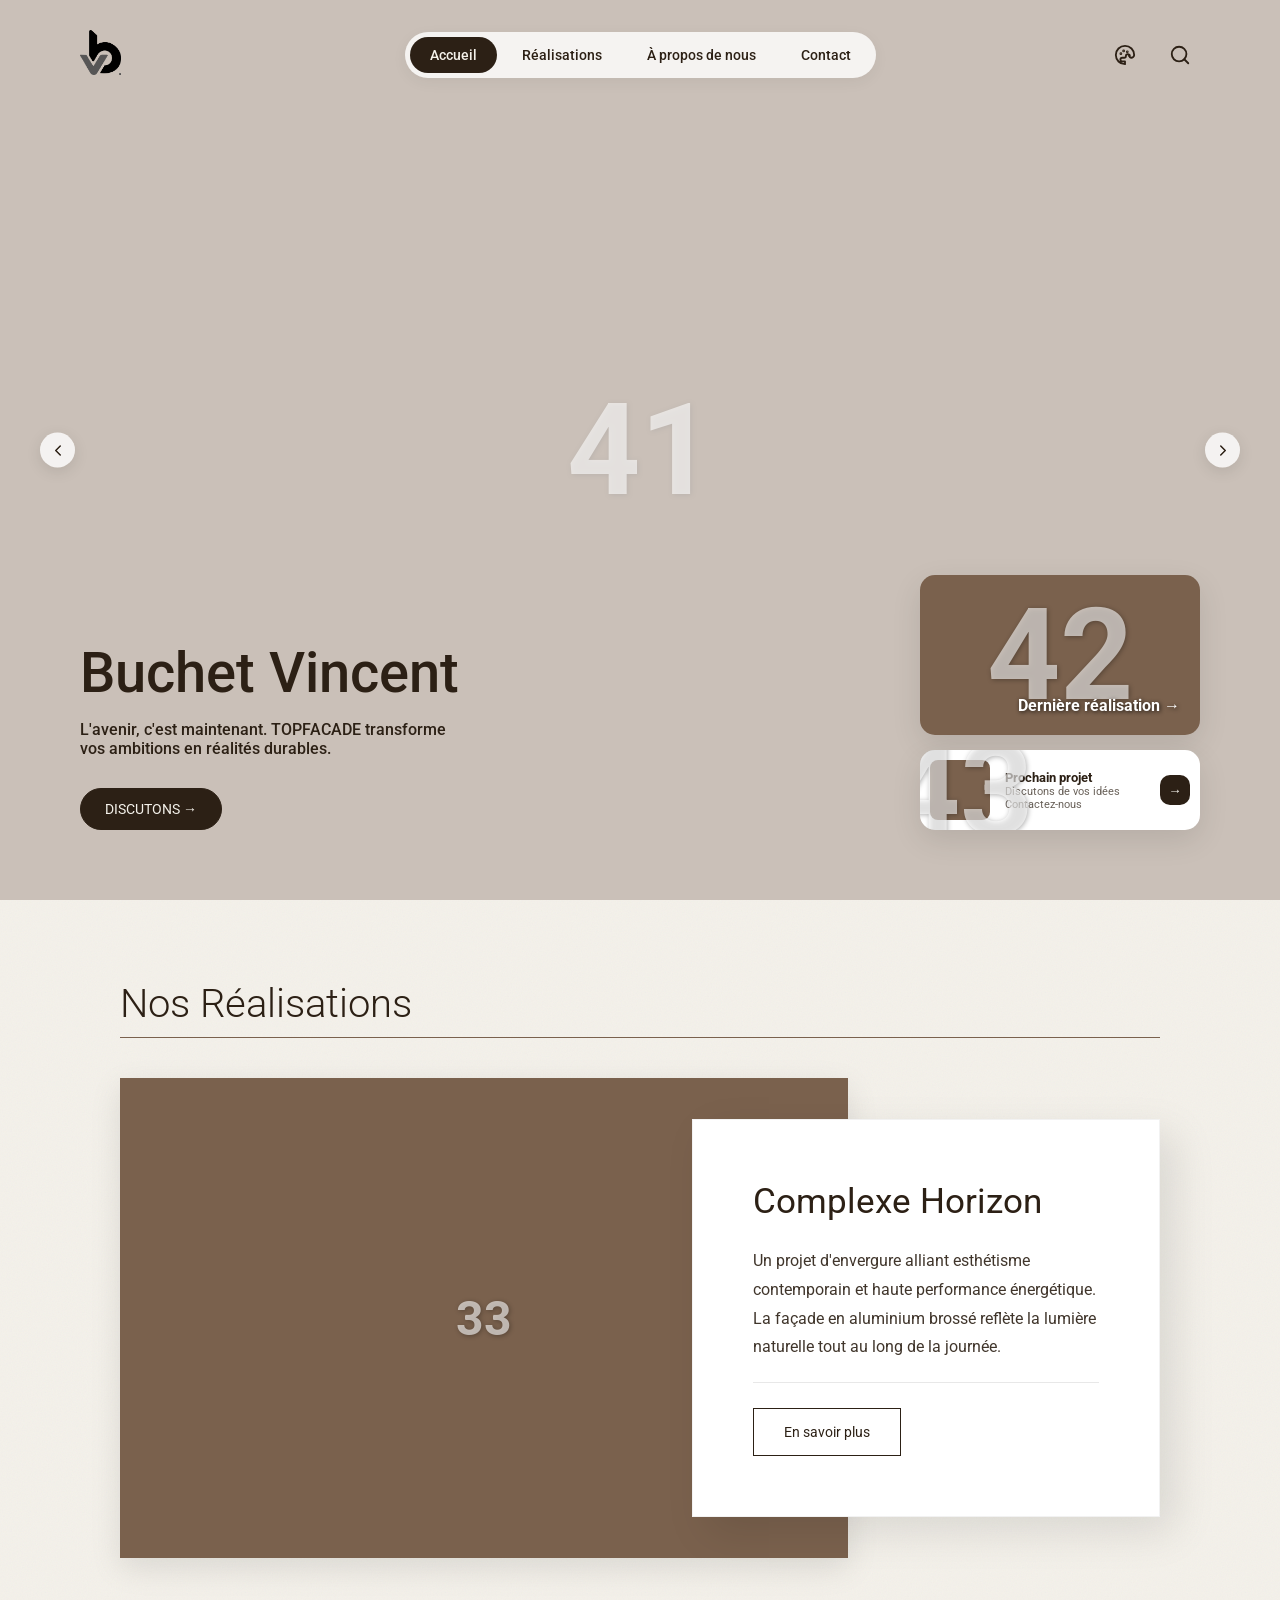
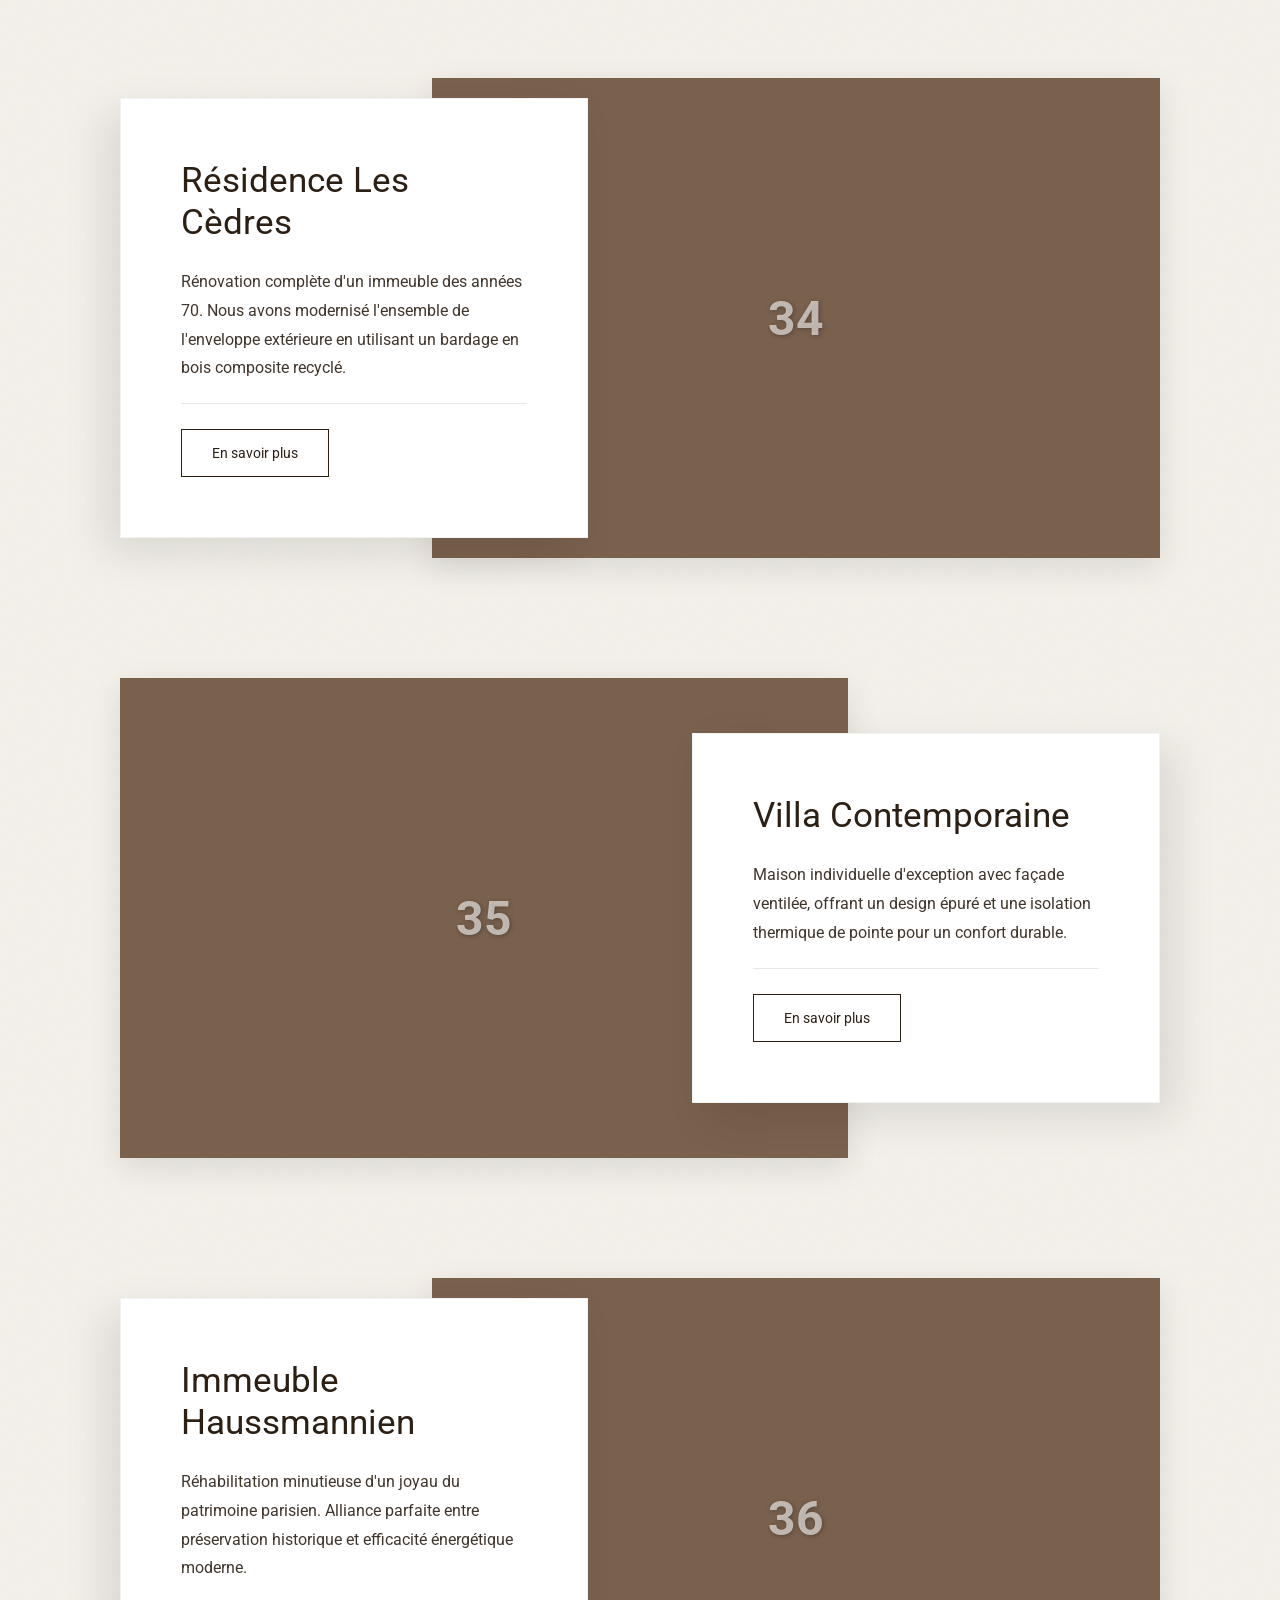
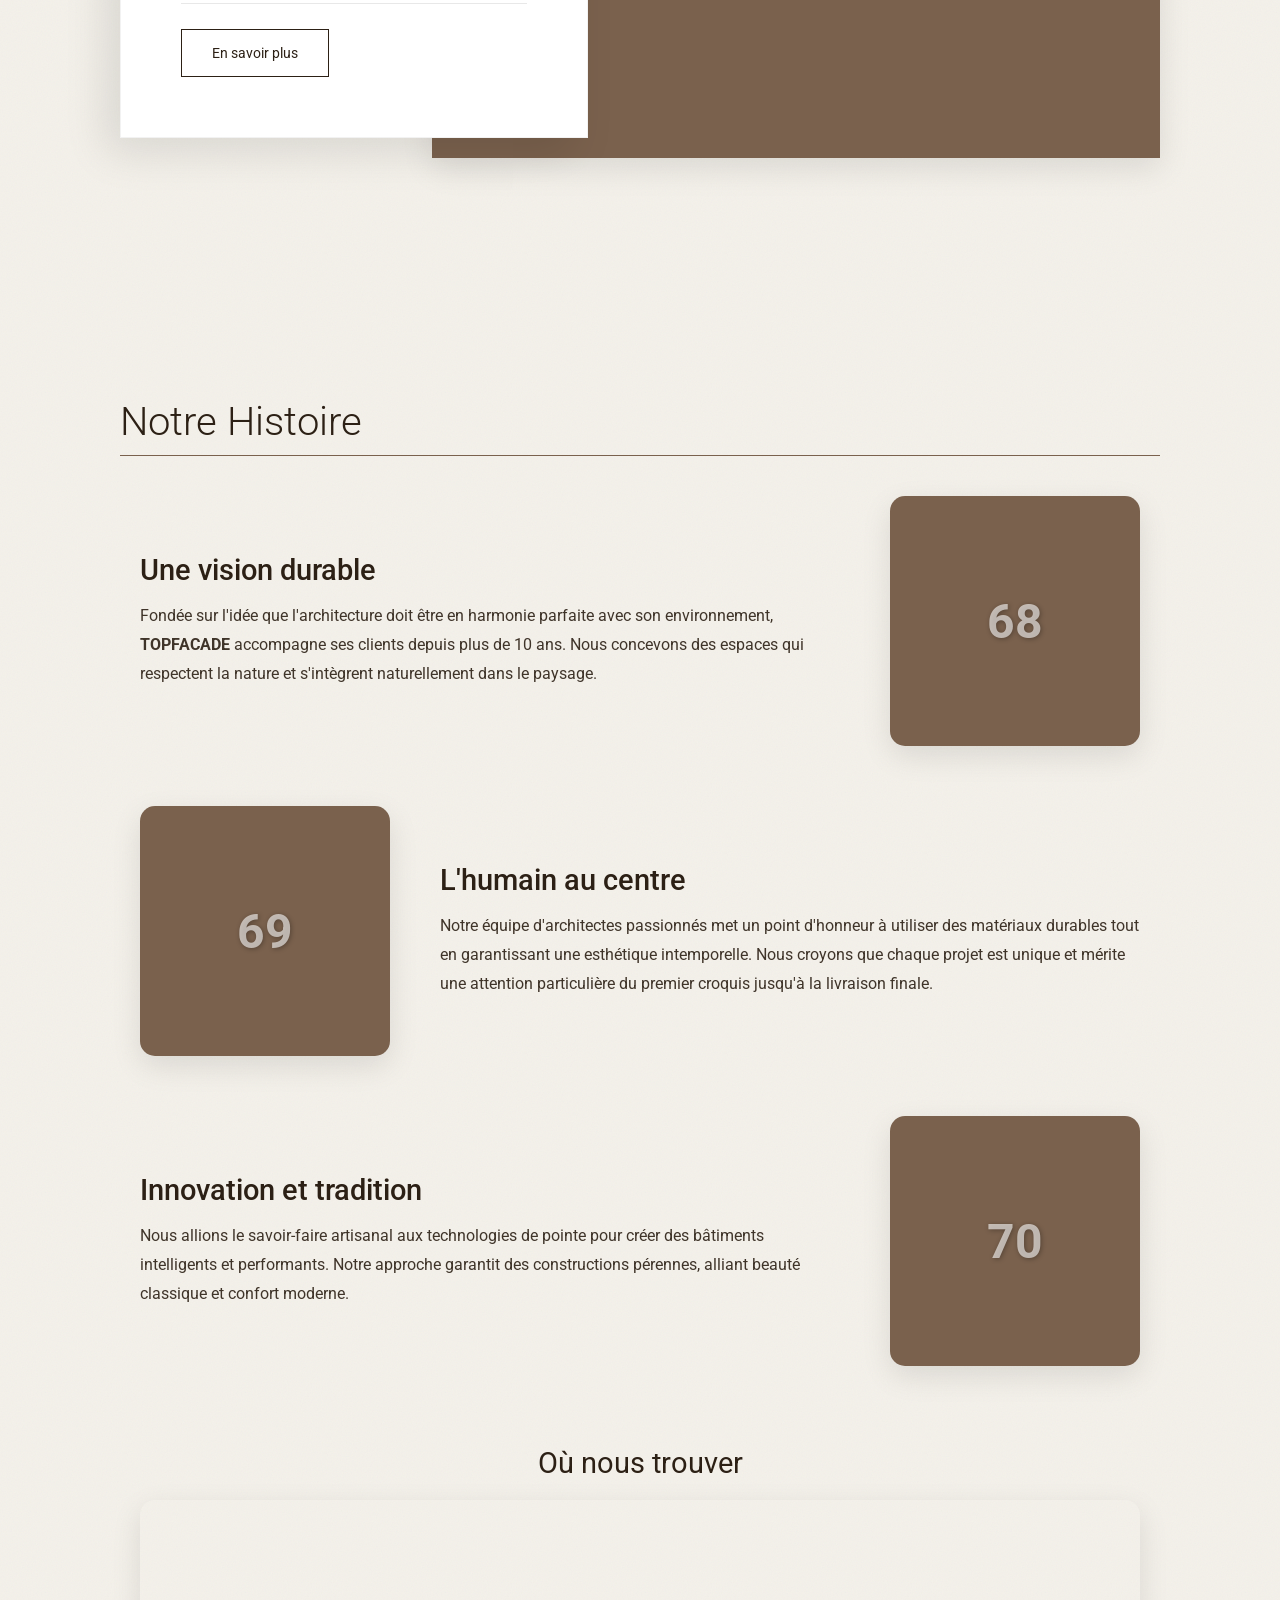
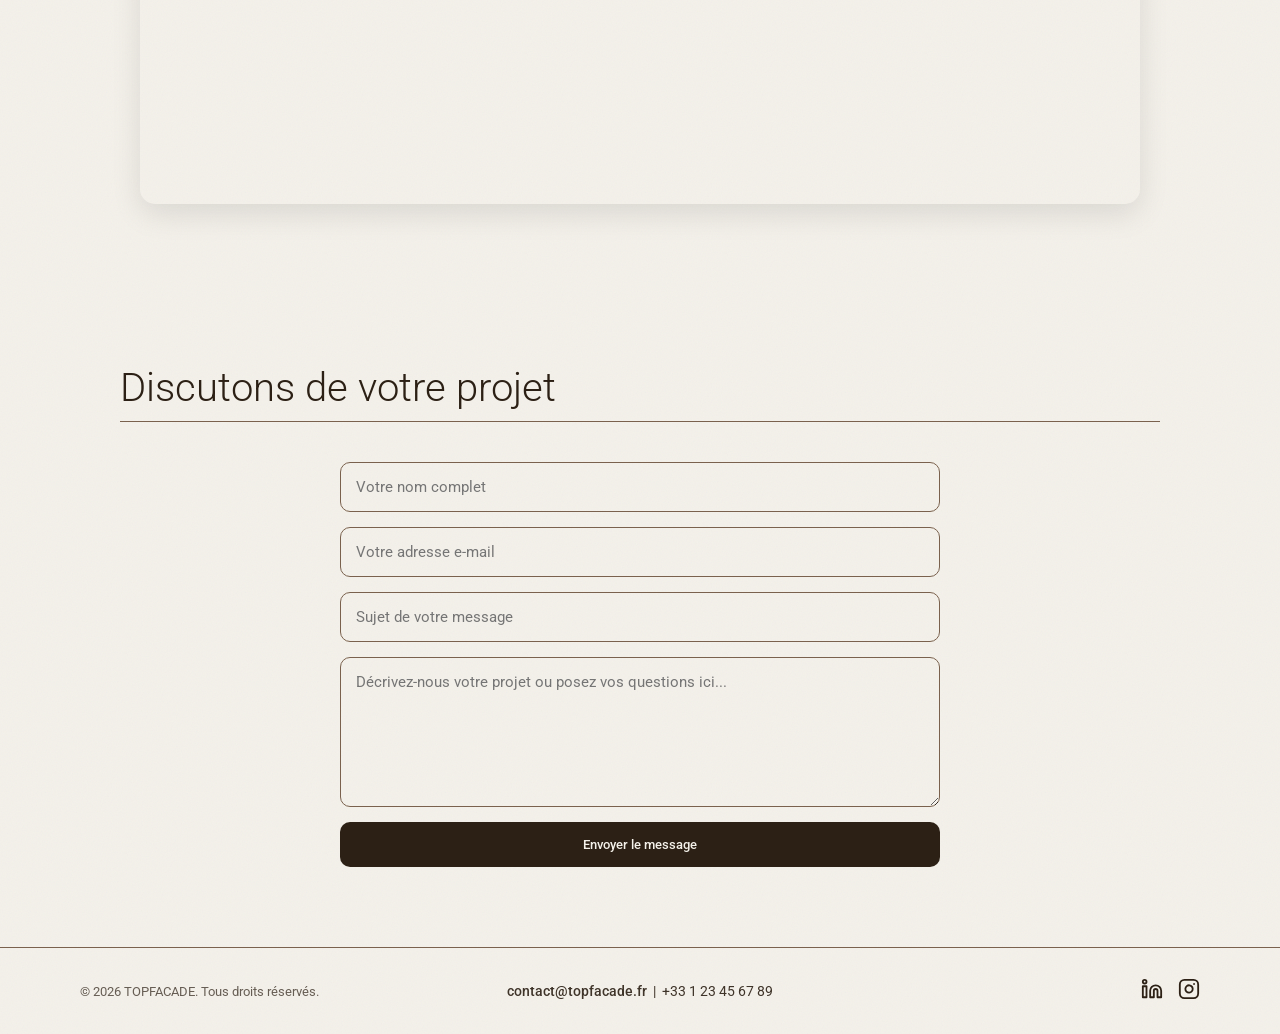
==== index.html @ 0169b885 "Add files via upload" ====
<!DOCTYPE html>
<html lang="fr">
<head>
    <meta charset="UTF-8">
    <meta name="viewport" content="width=device-width, initial-scale=1.0">
    <title>Buchet Vincent - Architecture</title>
    <link rel="icon" type="image/png" href="images/logo.png">
    <link rel="stylesheet" href="style.css">
</head>
<body class="home-page">

    <section id="accueil" class="hero-section">
        <div class="hero-slider" id="hero-slider">
            <div class="hero-slide active" data-img="41.jpg" data-num="41"></div>
            <div class="hero-slide" data-img="64.jpg" data-num="64"></div>
            <div class="hero-slide" data-img="65.jpg" data-num="65"></div>
            <div class="hero-slide" data-img="66.jpg" data-num="66"></div>
            <div class="hero-slide" data-img="67.jpg" data-num="67"></div>
        </div>
        
        <button class="slider-btn prev" id="hero-prev" aria-label="Image précédente">
            <svg viewBox="0 0 24 24" fill="none" stroke="currentColor" stroke-width="2" stroke-linecap="round" stroke-linejoin="round"><polyline points="15 18 9 12 15 6"></polyline></svg>
        </button>
        <button class="slider-btn next" id="hero-next" aria-label="Image suivante">
            <svg viewBox="0 0 24 24" fill="none" stroke="currentColor" stroke-width="2" stroke-linecap="round" stroke-linejoin="round"><polyline points="9 18 15 12 9 6"></polyline></svg>
        </button>

        <header class="navbar" id="main-navbar">
            <div class="logo-container"><a href="#accueil" class="logo"><img src="images/logo.png" alt="Logo TOPFACADE" class="logo-img"></a></div>
            
            <div class="nav-pill-container">
                <nav class="nav-pill">
                    <a href="#accueil" class="active nav-link">Accueil</a>
                    <a href="#realisations" class="nav-link">Réalisations</a>
                    <a href="#a-propos" class="nav-link">À propos de nous</a>
                    <a href="#contact" class="nav-link">Contact</a>
                </nav>
            </div>
            
            <div class="nav-actions">
                <div class="theme-wrapper">
                    <button class="icon-action-btn" id="theme-toggle" aria-label="Changer de thème">
                        <svg viewBox="0 0 24 24" fill="none" stroke="currentColor" stroke-width="2" stroke-linecap="round" stroke-linejoin="round">
                            <path d="M12 22a10 10 0 1 1 0-20 10 10 0 0 1 10 10c0 2-2 3-3 3-1 0-2-1-2-2a2 2 0 0 0-4 0c0 1-1 2-2 2H9a2 2 0 0 0-2 2v0a2 2 0 0 0 2 2h3z"></path>
                            <circle cx="7.5" cy="10.5" r=".5" fill="currentColor"></circle>
                            <circle cx="10.5" cy="7.5" r=".5" fill="currentColor"></circle>
                            <circle cx="14.5" cy="8.5" r=".5" fill="currentColor"></circle>
                            <circle cx="16.5" cy="12.5" r=".5" fill="currentColor"></circle>
                        </svg>
                    </button>
                    <div id="theme-dropdown" class="theme-dropdown">
                        <button onclick="setTheme('light')">Thème Clair</button>
                        <button onclick="setTheme('vintage')">Thème Vintage Green</button>
                        <button onclick="setTheme('sixties')">Thème Rétro 60s</button>
                        <button onclick="setTheme('voltra')">Thème Monochrome</button>
                        <button onclick="setTheme('artdeco')">Thème Art Déco</button>
                        <button onclick="setTheme('coldcream')">Thème Vintage Cold Cream</button>
                        <button onclick="setTheme('modernoffice')">Thème Modern Office</button>
                        <button onclick="setTheme('torres')">Thème Torres Blancas</button>
                    </div>
                </div>

                <button class="icon-action-btn" id="search-btn" aria-label="Rechercher">
                    <svg viewBox="0 0 24 24" fill="none" stroke="currentColor" stroke-width="2" stroke-linecap="round" stroke-linejoin="round">
                        <circle cx="11" cy="11" r="8"></circle><line x1="21" y1="21" x2="16.65" y2="16.65"></line>
                    </svg>
                </button>

                <button class="mobile-toggle" id="mobile-toggle" aria-label="Menu">
                    <svg viewBox="0 0 24 24" fill="none" stroke="currentColor" stroke-width="2" stroke-linecap="round" stroke-linejoin="round">
                        <line x1="3" y1="12" x2="21" y2="12"></line><line x1="3" y1="6" x2="21" y2="6"></line><line x1="3" y1="18" x2="21" y2="18"></line>
                    </svg>
                </button>
            </div>

            <div class="mobile-menu" id="mobile-menu">
                <a href="#accueil" class="nav-link">Accueil</a>
                <a href="#realisations" class="nav-link">Réalisations</a>
                <a href="#a-propos" class="nav-link">À propos de nous</a>
                <a href="#contact" class="nav-link">Contact</a>
            </div>
        </header>

        <div class="hero-content">
            <div class="text-content reveal">
                <h1>Buchet Vincent</h1>
                <p>L'avenir, c'est maintenant. TOPFACADE transforme<br>vos ambitions en réalités durables.</p>
                <a href="#contact" class="cta-button">DISCUTONS &rarr;</a>
            </div>

            <div class="cards-content reveal">
                <div class="card large-card" onclick="window.location.href='villa-contemporaine.html'" data-img="42.jpg" data-num="42">
                    <div class="card-content-overlay">Dernière réalisation &rarr;</div>
                </div>

                <div class="card small-card" onclick="window.location.href='#contact'">
                    <div class="small-card-img" data-img="43.jpg" data-num="43"></div>
                    <div class="small-card-info">
                        <strong>Prochain projet</strong>
                        <span>Discutons de vos idées<br>Contactez-nous</span>
                    </div>
                    <button class="arrow-btn">&rarr;</button>
                </div>
            </div>
        </div>
    </section>

    <section id="realisations" class="page-container reveal">
        <h1 class="page-title">Nos Réalisations</h1>
        
        <div class="featured-projects">
            <div class="featured-project reveal">
                <a href="complexe-horizon.html" class="featured-img" data-img="33.jpg" data-num="33"></a>
                <div class="featured-text">
                    <h2>Complexe Horizon</h2>
                    <p>Un projet d'envergure alliant esthétisme contemporain et haute performance énergétique. La façade en aluminium brossé reflète la lumière naturelle tout au long de la journée.</p>
                    <a href="complexe-horizon.html" class="cta-button">En savoir plus</a>
                </div>
            </div>

            <div class="featured-project reveal">
                <a href="residence-les-cedres.html" class="featured-img" data-img="34.jpg" data-num="34"></a>
                <div class="featured-text">
                    <h2>Résidence Les Cèdres</h2>
                    <p>Rénovation complète d'un immeuble des années 70. Nous avons modernisé l'ensemble de l'enveloppe extérieure en utilisant un bardage en bois composite recyclé.</p>
                    <a href="residence-les-cedres.html" class="cta-button">En savoir plus</a>
                </div>
            </div>

            <div class="featured-project reveal">
                <a href="villa-contemporaine.html" class="featured-img" data-img="35.jpg" data-num="35"></a>
                <div class="featured-text">
                    <h2>Villa Contemporaine</h2>
                    <p>Maison individuelle d'exception avec façade ventilée, offrant un design épuré et une isolation thermique de pointe pour un confort durable.</p>
                    <a href="villa-contemporaine.html" class="cta-button">En savoir plus</a>
                </div>
            </div>

            <div class="featured-project reveal">
                <a href="immeuble-haussmannien.html" class="featured-img" data-img="36.jpg" data-num="36"></a>
                <div class="featured-text">
                    <h2>Immeuble Haussmannien</h2>
                    <p>Réhabilitation minutieuse d'un joyau du patrimoine parisien. Alliance parfaite entre préservation historique et efficacité énergétique moderne.</p>
                    <a href="immeuble-haussmannien.html" class="cta-button">En savoir plus</a>
                </div>
            </div>
        </div>
    </section>

    <section id="a-propos" class="page-container reveal">
        <h1 class="page-title">Notre Histoire</h1>
        
        <div class="about-grid">
            <div class="about-row">
                <div class="about-text">
                    <h2>Une vision durable</h2>
                    <p>Fondée sur l'idée que l'architecture doit être en harmonie parfaite avec son environnement, <strong>TOPFACADE</strong> accompagne ses clients depuis plus de 10 ans. Nous concevons des espaces qui respectent la nature et s'intègrent naturellement dans le paysage.</p>
                </div>
                <div class="about-image" data-img="68.jpg" data-num="68"></div>
            </div>
            
            <div class="about-row reverse">
                <div class="about-text">
                    <h2>L'humain au centre</h2>
                    <p>Notre équipe d'architectes passionnés met un point d'honneur à utiliser des matériaux durables tout en garantissant une esthétique intemporelle. Nous croyons que chaque projet est unique et mérite une attention particulière du premier croquis jusqu'à la livraison finale.</p>
                </div>
                <div class="about-image" data-img="69.jpg" data-num="69"></div>
            </div>
            
            <div class="about-row">
                <div class="about-text">
                    <h2>Innovation et tradition</h2>
                    <p>Nous allions le savoir-faire artisanal aux technologies de pointe pour créer des bâtiments intelligents et performants. Notre approche garantit des constructions pérennes, alliant beauté classique et confort moderne.</p>
                </div>
                <div class="about-image" data-img="70.jpg" data-num="70"></div>
            </div>
        </div>

        <div class="map-container">
            <h2 style="font-size: 1.8rem; margin-bottom: 20px; font-weight: 400; color: var(--brown-text); text-align: center;">Où nous trouver</h2>
            <div class="map-wrapper">
                <iframe src="https://maps.google.com/maps?q=109%20Rue%20L%C3%A9on%20Blum,%2042153%20Riorges&t=&z=15&ie=UTF8&iwloc=&output=embed" width="100%" height="300" style="border:0;" allowfullscreen="" loading="lazy" referrerpolicy="no-referrer-when-downgrade"></iframe>
            </div>
        </div>
    </section>

    <section id="contact" class="page-container reveal">
        <h1 class="page-title">Discutons de votre projet</h1>
        
        <div class="contact-form-container">
            <form class="contact-form" action="#" method="POST">
                <input type="text" placeholder="Votre nom complet" required>
                <input type="email" placeholder="Votre adresse e-mail" required>
                <input type="text" placeholder="Sujet de votre message" required>
                <textarea placeholder="Décrivez-nous votre projet ou posez vos questions ici..." required></textarea>
                <button type="submit" class="submit-btn">Envoyer le message</button>
            </form>
        </div>
    </section>

    <div id="search-modal" class="modal-overlay">
        <div class="modal-content">
            <button class="close-modal" onclick="closeModal('search-modal')">&times;</button>
            <h2>Rechercher une réalisation</h2>
            <input type="text" id="search-input" placeholder="Ex: Villa, Bureaux...">
            <ul id="search-results" class="search-results"></ul>
        </div>
    </div>

    <footer class="site-footer">
        <div class="footer-text">© 2026 TOPFACADE. Tous droits réservés.</div>
        <div class="footer-contact"><a href="mailto:contact@topfacade.fr">contact@topfacade.fr</a> &nbsp;|&nbsp; +33 1 23 45 67 89</div>
        <div class="social-icons">
            <a href="#" class="social-link" aria-label="LinkedIn"><svg viewBox="0 0 24 24" fill="none" stroke="currentColor" stroke-width="2" stroke-linecap="round" stroke-linejoin="round"><path d="M16 8a6 6 0 0 1 6 6v7h-4v-7a2 2 0 0 0-2-2 2 2 0 0 0-2 2v7h-4v-7a6 6 0 0 1 6-6z"></path><rect x="2" y="9" width="4" height="12"></rect><circle cx="4" cy="4" r="2"></circle></svg></a>
            <a href="#" class="social-link" aria-label="Instagram"><svg viewBox="0 0 24 24" fill="none" stroke="currentColor" stroke-width="2" stroke-linecap="round" stroke-linejoin="round"><rect x="2" y="2" width="20" height="20" rx="5" ry="5"></rect><path d="M16 11.37A4 4 0 1 1 12.63 8 4 4 0 0 1 16 11.37z"></path><line x1="17.5" y1="6.5" x2="17.51" y2="6.5"></line></svg></a>
        </div>
    </footer>

    <script>
        // Hero Slider Logic
        const slides = document.querySelectorAll('.hero-slide');
        const prevBtn = document.getElementById('hero-prev');
        const nextBtn = document.getElementById('hero-next');
        let currentSlide = 0;
        let slideInterval;

        function showSlide(index) {
            slides.forEach(slide => slide.classList.remove('active'));
            slides[index].classList.add('active');
        }

        function nextSlide() {
            currentSlide = (currentSlide + 1) % slides.length;
            showSlide(currentSlide);
        }

        function prevSlide() {
            currentSlide = (currentSlide - 1 + slides.length) % slides.length;
            showSlide(currentSlide);
        }

        function startSlideShow() {
            slideInterval = setInterval(nextSlide, 6000);
        }

        function resetSlideShow() {
            clearInterval(slideInterval);
            startSlideShow();
        }

        if (slides.length > 0) {
            nextBtn.addEventListener('click', () => { nextSlide(); resetSlideShow(); });
            prevBtn.addEventListener('click', () => { prevSlide(); resetSlideShow(); });
            startSlideShow();
        }

        // Init Apparition
        const observer = new IntersectionObserver((entries) => { entries.forEach(entry => { if(entry.isIntersecting) { entry.target.classList.add('active'); }}); }, { threshold: 0.1 });
        document.querySelectorAll('.reveal').forEach(el => observer.observe(el));

        // Navbar & Défilement
        const sections = document.querySelectorAll("section[id]");
        const navLinks = document.querySelectorAll(".nav-link");
        const navbar = document.getElementById("main-navbar");

        window.addEventListener("scroll", () => {
            if (window.scrollY > 50) { navbar.classList.add("scrolled"); } 
            else { navbar.classList.remove("scrolled"); }

            let current = "";
            sections.forEach(section => {
                const sectionTop = section.offsetTop;
                if (pageYOffset >= (sectionTop - 300)) { current = section.getAttribute("id"); }
            });

            navLinks.forEach(link => {
                link.classList.remove("active");
                if (link.getAttribute("href").includes(current)) { link.classList.add("active"); }
            });
        });

        // Gestion du Thème
        const currentTheme = localStorage.getItem('theme') || 'light';
        document.documentElement.setAttribute('data-theme', currentTheme);
        const themeToggleBtn = document.getElementById('theme-toggle');
        const themeDropdown = document.getElementById('theme-dropdown');

        themeToggleBtn.addEventListener('click', (e) => { e.stopPropagation(); themeDropdown.classList.toggle('active'); });
        document.addEventListener('click', (e) => { if (!themeToggleBtn.contains(e.target) && !themeDropdown.contains(e.target)) { themeDropdown.classList.remove('active'); } });

        function setTheme(theme) {
            document.documentElement.setAttribute('data-theme', theme);
            localStorage.setItem('theme', theme);
            themeDropdown.classList.remove('active');
        }

        // --- NOUVEAU : Gestion Menu Burger Mobile ---
        const mobileToggle = document.getElementById('mobile-toggle');
        const mobileMenu = document.getElementById('mobile-menu');
        
        mobileToggle.addEventListener('click', () => {
            mobileMenu.classList.toggle('active');
        });

        // Replier le menu au clic sur un lien (sur mobile)
        document.querySelectorAll('.mobile-menu .nav-link').forEach(link => {
            link.addEventListener('click', () => {
                mobileMenu.classList.remove('active');
            });
        });

        // Modales
        function closeModal(id) { document.getElementById(id).classList.remove('active'); }
        document.querySelectorAll('.modal-overlay').forEach(modal => { modal.addEventListener('click', (e) => { if(e.target === modal) modal.classList.remove('active'); }); });

        // Recherche dynamique
        const projectsData = [ 
            { title: "Complexe Horizon", url: "complexe-horizon.html" }, 
            { title: "Résidence Les Cèdres", url: "residence-les-cedres.html" }, 
            { title: "Villa Contemporaine", url: "villa-contemporaine.html" },
            { title: "Immeuble Haussmannien", url: "immeuble-haussmannien.html" }
        ];
        const searchInput = document.getElementById('search-input');
        const searchResults = document.getElementById('search-results');
        document.getElementById('search-btn').addEventListener('click', () => { document.getElementById('search-modal').classList.add('active'); searchInput.focus(); displayResults(""); });
        searchInput.addEventListener('input', (e) => displayResults(e.target.value));

        function displayResults(query) {
            searchResults.innerHTML = '';
            const filtered = projectsData.filter(p => p.title.toLowerCase().includes(query.toLowerCase()));
            if(filtered.length === 0) { searchResults.innerHTML = '<li><a href="#">Aucun résultat...</a></li>'; return; }
            filtered.forEach(p => { 
                const li = document.createElement('li'); 
                li.innerHTML = `<a href="${p.url}">${p.title}</a>`; 
                searchResults.appendChild(li); 
            });
        }
    </script>

    <!-- Script pour gestion dynamique des images placeholders -->
    <script>
        document.querySelectorAll('[data-img]').forEach(el => {
            const imgSrc = el.getAttribute('data-img');
            const imgNum = el.getAttribute('data-num');
            
            // On s'assure d'avoir la position relative pour centrer le texte
            if(window.getComputedStyle(el).position === 'static') {
                el.style.position = 'relative';
            }
            
            const numDiv = document.createElement('div');
            numDiv.className = 'img-num';
            numDiv.textContent = imgNum;
            el.appendChild(numDiv);

            const img = new Image();
            img.src = imgSrc;
            img.onload = () => {
                el.style.backgroundImage = `url('${img.src}')`;
                numDiv.style.display = 'none'; // Cache le numéro si l'image existe
            };
            img.onerror = () => {
                // L'image n'existe pas, on laisse le fond par défaut et le numéro visible
            };
        });
    </script>
</body>

</html>
---- style.css ----
/* --- Importation de la police Roboto --- */
@import url('https://fonts.googleapis.com/css2?family=Roboto:wght@300;400;500;700&display=swap');

/* --- Défilement fluide pour le format One-Page --- */
html { scroll-behavior: smooth; }

/* --- 1. Thème Clair par défaut --- */
:root {
    --beige-bg: #f4f1ea;
    --brown-text: #2c2015;
    --brown-light: #7a614d;
    --white-transparent: rgba(255, 255, 255, 0.8);
    --card-bg: white;
    --hero-overlay: rgba(255, 255, 255, 0.6);
    --input-border: #7a614d;
    --input-bg: transparent;
    --nav-bg-scrolled: rgba(244, 241, 234, 0.95);
}

/* --- 2. Thème Vintage Green --- */
[data-theme="vintage"] {
    --beige-bg: #F7F8F8; 
    --brown-text: #26311D; 
    --brown-light: #4C7546; 
    --white-transparent: rgba(255, 255, 255, 0.9);
    --card-bg: white;
    --hero-overlay: rgba(38, 49, 29, 0.4); 
    --input-border: #4C7546; 
    --input-bg: rgba(237, 197, 146, 0.15); 
    --nav-bg-scrolled: rgba(247, 248, 248, 0.95);
}

/* --- 3. Thème 60s Rétro --- */
[data-theme="sixties"] {
    --beige-bg: #F2F2F2; 
    --brown-text: #6D848D; 
    --brown-light: #A3A692; 
    --white-transparent: rgba(255, 255, 255, 0.9);
    --card-bg: white;
    --hero-overlay: rgba(109, 132, 141, 0.5); 
    --input-border: #BF8888; 
    --input-bg: rgba(191, 136, 136, 0.05);
    --nav-bg-scrolled: rgba(242, 242, 242, 0.95);
}

/* --- 4. Thème Monochrome (Voltra Font) --- */
[data-theme="voltra"] {
    --beige-bg: #F2F2F2; 
    --brown-text: #0D0D0D; 
    --brown-light: #595959; 
    --white-transparent: rgba(255, 255, 255, 0.9);
    --card-bg: white;
    --hero-overlay: rgba(13, 13, 13, 0.4); 
    --input-border: #8C8C8C; 
    --input-bg: rgba(140, 140, 140, 0.05);
    --nav-bg-scrolled: rgba(242, 242, 242, 0.95);
}

/* --- 5. Thème Art Déco --- */
[data-theme="artdeco"] {
    --beige-bg: #F2ECCE; 
    --brown-text: #31363C; 
    --brown-light: #730A13; 
    --white-transparent: rgba(242, 236, 206, 0.9);
    --card-bg: white;
    --hero-overlay: rgba(49, 54, 60, 0.4); 
    --input-border: #A65A53; 
    --input-bg: rgba(191, 152, 138, 0.15);
    --nav-bg-scrolled: rgba(242, 236, 206, 0.95);
}

/* --- 6. Thème Vintage Cold Cream --- */
[data-theme="coldcream"] {
    --beige-bg: #F2F2EB; 
    --brown-text: #434F73; 
    --brown-light: #D9525E; 
    --white-transparent: rgba(255, 255, 255, 0.9);
    --card-bg: white;
    --hero-overlay: rgba(67, 79, 115, 0.4); 
    --input-border: #D9525E; 
    --input-bg: rgba(186, 197, 217, 0.15);
    --nav-bg-scrolled: rgba(242, 242, 235, 0.95);
}

/* --- 7. Thème Modern Office --- */
[data-theme="modernoffice"] {
    --beige-bg: #011826; 
    --brown-text: #BFCFD9; 
    --brown-light: #236E8C; 
    --white-transparent: rgba(1, 24, 38, 0.8);
    --card-bg: #044159;
    --hero-overlay: rgba(1, 24, 38, 0.6); 
    --input-border: #236E8C; 
    --input-bg: rgba(142, 172, 191, 0.15);
    --nav-bg-scrolled: rgba(1, 24, 38, 0.95);
}

/* --- 8. Thème Torres Blancas --- */
[data-theme="torres"] {
    --beige-bg: #592F25; 
    --brown-text: #F2B138; 
    --brown-light: #BF5D24; 
    --white-transparent: rgba(89, 47, 37, 0.9);
    --card-bg: #8C4126;
    --hero-overlay: rgba(89, 47, 37, 0.6); 
    --input-border: #F28B0C; 
    --input-bg: rgba(242, 177, 56, 0.15);
    --nav-bg-scrolled: rgba(89, 47, 37, 0.95);
}

* { margin: 0; padding: 0; box-sizing: border-box; font-family: 'Roboto', sans-serif; }

/* --- Animation d'entrée --- */
@keyframes fadePageIn { 0% { opacity: 0; } 100% { opacity: 1; } }

body {
    background-color: var(--beige-bg); color: var(--brown-text);
    background-image: url("data:image/svg+xml,%3Csvg width='200' height='200' viewBox='0 0 200 200' xmlns='http://www.w3.org/2000/svg'%3E%3Cfilter id='noise'%3E%3CfeTurbulence type='fractalNoise' baseFrequency='0.8' numOctaves='4' stitchTiles='stitch'/%3E%3C/filter%3E%3Crect width='200' height='200' filter='url(%23noise)' opacity='0.05'/%3E%3C/svg%3E");
    min-height: 100vh; display: flex; flex-direction: column;
    animation: fadePageIn 0.5s ease-out forwards;
    transition: background-color 0.3s ease, color 0.3s ease;
}

/* --- Navigation Globale FIXE --- */
.navbar {
    position: fixed; top: 0; left: 0; width: 100%;
    display: flex; justify-content: space-between; align-items: center; flex-wrap: wrap;
    padding: 30px 80px; z-index: 100; transition: all 0.3s ease;
}
.navbar.scrolled {
    padding: 15px 80px; background-color: var(--nav-bg-scrolled);
    box-shadow: 0 5px 20px rgba(0, 0, 0, 0.1); backdrop-filter: blur(10px);
}

.logo-container { flex: 1; display: flex; justify-content: flex-start; }
.nav-pill-container { flex: 1; display: flex; justify-content: center; }
.nav-actions { flex: 1; display: flex; justify-content: flex-end; align-items: center; gap: 15px; }

/* --- Bouton Menu Mobile (Burger) --- */
.mobile-toggle {
    display: none; background: transparent; border: none; color: var(--brown-text);
    cursor: pointer; transition: transform 0.3s ease; padding: 5px;
}
.mobile-toggle svg { width: 28px; height: 28px; stroke: currentColor; }
.mobile-toggle:hover { transform: scale(1.1); }

/* --- Menu Mobile Dépliant --- */
.mobile-menu {
    width: 100%; max-height: 0; overflow: hidden; opacity: 0;
    transition: max-height 0.4s ease, opacity 0.3s ease, margin-top 0.3s ease;
    display: flex; flex-direction: column; align-items: center; gap: 15px;
}
.mobile-menu.active { max-height: 300px; opacity: 1; margin-top: 20px; }
.mobile-menu a {
    text-decoration: none; color: var(--brown-text); font-size: 16px;
    font-weight: 500; padding: 10px; transition: opacity 0.3s ease;
}

.logo { display: block; text-decoration: none; }
.logo-img { height: 45px; width: auto; transition: transform 0.3s ease; }
.logo:hover .logo-img { transform: scale(1.05); }

.nav-pill {
    background: var(--white-transparent); border-radius: 30px; padding: 5px; display: flex; gap: 5px;
    box-shadow: 0 4px 15px rgba(0, 0, 0, 0.05); transition: background-color 0.3s ease;
}
.nav-pill a {
    text-decoration: none; color: var(--brown-text); padding: 10px 20px; border-radius: 25px;
    font-size: 14px; font-weight: 500; transition: all 0.3s ease; white-space: nowrap;
}
.nav-pill a:hover { background: rgba(0, 0, 0, 0.05); }
.nav-pill a.active { background: var(--brown-text); color: var(--beige-bg); }

/* --- Boutons Design --- */
.icon-action-btn {
    background: transparent; border: none; color: var(--brown-text); width: 40px; height: 40px; display: flex; justify-content: center; align-items: center;
    cursor: pointer; transition: all 0.3s ease; flex-shrink: 0; border-radius: 10px;
}
.icon-action-btn svg { width: 22px; height: 22px; stroke: currentColor; transition: transform 0.3s ease; }
.icon-action-btn:hover svg { transform: scale(1.15); }

/* --- Menu Déroulant (Dropdown) Thème --- */
.theme-wrapper { position: relative; display: flex; align-items: center; justify-content: center; }
.theme-dropdown {
    position: absolute; top: 50px; right: 50%; transform: translateX(50%) translateY(10px);
    background: var(--card-bg); border-radius: 15px; padding: 10px;
    box-shadow: 0 5px 20px rgba(0,0,0,0.15); display: flex; flex-direction: column; gap: 5px;
    opacity: 0; visibility: hidden; transition: all 0.3s ease; z-index: 100; min-width: 170px;
}
.theme-dropdown.active { opacity: 1; visibility: visible; transform: translateX(50%) translateY(0); }
.theme-dropdown button {
    background: transparent; border: none; color: var(--brown-text); padding: 10px;
    text-align: left; border-radius: 8px; cursor: pointer; font-size: 14px; transition: background 0.2s;
}
.theme-dropdown button:hover { background: var(--input-bg); }

/* --- Accueil (Hero Section) --- */
.hero-section {
    position: relative; height: 100vh; min-height: 700px; width: 100%;
    background-size: cover; background-position: center;
    display: flex; flex-direction: column; justify-content: flex-end; padding: 130px 80px 50px 80px;
    overflow: hidden;
}

/* --- Hero Slider --- */
.hero-slider {
    position: absolute; top: 0; left: 0; width: 100%; height: 100%; z-index: 0;
}
.hero-slide {
    position: absolute; top: 0; left: 0; width: 100%; height: 100%;
    background-size: cover; background-position: center;
    opacity: 0; transition: opacity 1s ease-in-out;
    display: block; text-decoration: none;
}
.hero-slide.active { opacity: 1; z-index: 1; }
.hero-slide .img-num {
    /* Cache ou ajuste le numéro pour éviter les chevauchements multiples si besoin */
}

/* Slider Navigation Buttons */
.slider-btn {
    display: flex; /* Visible par défaut sur PC */
    position: absolute; z-index: 10;
    top: 50%; transform: translateY(-50%);
    background: var(--white-transparent); color: var(--brown-text);
    border: none; width: 35px; height: 35px; border-radius: 50%;
    cursor: pointer; justify-content: center; align-items: center;
    transition: all 0.3s ease; box-shadow: 0 4px 15px rgba(0,0,0,0.1);
}
.slider-btn svg { width: 18px; height: 18px; }
.slider-btn:hover { background: var(--brown-text); color: var(--beige-bg); }
.slider-btn.prev { left: 40px; }
.slider-btn.next { right: 40px; }

.hero-section::before {
    content: ''; position: absolute; top: 0; left: 0; right: 0; bottom: 0;
    background: var(--hero-overlay); z-index: 2; transition: background 0.3s ease;
    pointer-events: none;
}
.hero-content {
    position: relative; z-index: 3; display: flex; justify-content: space-between; align-items: flex-end; padding-bottom: 20px;
}
.text-content h1, .text-content p { color: var(--brown-text); transition: color 0.3s ease; }
.text-content h1 { font-size: 3.5rem; font-weight: 500; line-height: 1.1; margin-bottom: 15px; }
.text-content p { font-size: 1rem; margin-bottom: 30px; font-weight: 500; }

.cta-button {
    display: inline-block; border: 1px solid var(--brown-text); color: var(--beige-bg); background: var(--brown-text);
    text-decoration: none; padding: 12px 24px; border-radius: 25px; font-size: 14px; transition: all 0.3s ease; white-space: nowrap;
}
.cta-button:hover { background: transparent; color: var(--brown-text); box-shadow: 0 5px 15px rgba(0,0,0,0.1); }

/* --- Cartes Accueil --- */
.cards-content { display: flex; flex-direction: column; gap: 15px; width: 280px; position: relative; z-index: 50; }
.card {
    background: var(--card-bg); border-radius: 15px; overflow: hidden; position: relative;
    box-shadow: 0 10px 30px rgba(0,0,0,0.1); display: flex; cursor: pointer;
    transition: transform 0.3s ease, box-shadow 0.3s ease, background-color 0.3s ease;
}
.card:hover { transform: translateY(-5px); box-shadow: 0 15px 40px rgba(0,0,0,0.2); }
.large-card {
    height: 160px; background-size: cover; background-position: center;
    display: flex; align-items: flex-end; padding: 20px; flex-direction: column; justify-content: flex-end;
}
.large-card .card-content-overlay { position: relative; z-index: 2; font-weight: bold; color: white; text-shadow: 1px 1px 4px rgba(0,0,0,0.8); }
.small-card { align-items: center; padding: 10px; gap: 15px; color: var(--brown-text); }
.small-card-img {
    width: 60px; height: 60px; border-radius: 8px; flex-shrink: 0;
    background-size: cover; background-position: center;
}
.small-card-info { flex-grow: 1; display: flex; flex-direction: column; }
.small-card-info strong { font-size: 13px; }
.small-card-info span { font-size: 11px; opacity: 0.7; }
.arrow-btn {
    background: var(--brown-text); color: var(--beige-bg); border: none; border-radius: 10px;
    width: 30px; height: 30px; cursor: pointer; flex-shrink: 0; pointer-events: none; transition: all 0.3s ease;
}

/* --- Modales --- */
.modal-overlay {
    position: fixed; top: 0; left: 0; width: 100%; height: 100%;
    background: rgba(0, 0, 0, 0.7); z-index: 1000; display: flex; justify-content: center; align-items: center;
    opacity: 0; pointer-events: none; transition: opacity 0.3s ease; padding: 20px;
}
.modal-overlay.active { opacity: 1; pointer-events: auto; }
.modal-content {
    background: var(--beige-bg); padding: 40px; border-radius: 15px; width: 100%; max-width: 600px;
    position: relative; box-shadow: 0 10px 40px rgba(0,0,0,0.3); transform: translateY(20px); transition: transform 0.3s ease;
}
.modal-overlay.active .modal-content { transform: translateY(0); }
.close-modal {
    position: absolute; top: 15px; right: 20px; background: transparent; border: none;
    font-size: 28px; color: var(--brown-text); cursor: pointer; z-index: 10;
}
.modal-content h2 { margin-bottom: 20px; color: var(--brown-text); font-weight: 400; font-size: 1.5rem; }
#search-input {
    width: 100%; padding: 15px; border: 1px solid var(--input-border); border-radius: 10px; font-size: 16px; background: var(--input-bg); color: var(--brown-text); margin-bottom: 20px; outline: none;
}
#search-input:focus { border-color: var(--brown-text); }
.search-results { list-style: none; max-height: 300px; overflow-y: auto; }
.search-results li a {
    display: block; padding: 15px 10px; color: var(--brown-text); text-decoration: none; border-bottom: 1px solid rgba(0, 0, 0, 0.1); transition: background 0.3s ease;
}
.search-results li a:hover { background: rgba(0, 0, 0, 0.05); }

/* --- Placeholders Images --- */
[data-img] {
    background-color: var(--brown-light);
}
.img-num {
    position: absolute;
    top: 50%;
    left: 50%;
    transform: translate(-50%, -50%);
    font-size: 3rem;
    font-weight: 700;
    color: rgba(255, 255, 255, 0.6);
    z-index: 1;
    pointer-events: none;
    text-shadow: 1px 1px 5px rgba(0,0,0,0.3);
}
.hero-section .img-num {
    font-size: 8rem;
}

/* --- Sections --- */
.page-container { padding: 80px; flex-grow: 1; max-width: 1200px; margin: 0 auto; width: 100%; }
section[id] { scroll-margin-top: 100px; }

.page-title { font-size: 2.5rem; margin-bottom: 40px; font-weight: 300; border-bottom: 1px solid var(--brown-light); padding-bottom: 10px; }

.featured-projects { display: flex; flex-direction: column; gap: 120px; margin-bottom: 80px; }
.featured-project { position: relative; display: flex; align-items: center; }
.featured-project:nth-child(even) { flex-direction: row-reverse; }
.featured-img {
    flex: 0 0 70%; height: 480px; background-color: var(--brown-light); border-radius: 0;
    background-size: cover; background-position: center; box-shadow: 0 10px 30px rgba(0,0,0,0.1);
    display: block; cursor: pointer; transition: transform 0.3s ease, box-shadow 0.3s ease;
    z-index: 1;
}
.featured-img:hover { transform: translateY(-5px); box-shadow: 0 15px 40px rgba(0,0,0,0.2); }
.featured-text { 
    flex: 0 0 45%; background: var(--card-bg); padding: 60px; z-index: 2;
    margin-left: -15%; border: 1px solid rgba(0,0,0,0.05);
    box-shadow: 15px 15px 40px rgba(0,0,0,0.1);
    display: flex; flex-direction: column; gap: 25px;
}
.featured-project:nth-child(even) .featured-text { margin-left: 0; margin-right: -15%; box-shadow: -15px 15px 40px rgba(0,0,0,0.1); }
.featured-text h2 { font-size: 2.2rem; font-weight: 400; color: var(--brown-text); }
.featured-text p { line-height: 1.8; opacity: 0.9; border-bottom: 1px solid rgba(0,0,0,0.1); padding-bottom: 20px; }
.featured-text .cta-button { align-self: flex-start; border-radius: 0; border: 1px solid var(--brown-text); background: transparent; color: var(--brown-text); padding: 15px 30px; }
.featured-text .cta-button:hover { background: var(--brown-text); color: var(--beige-bg); }

.grid-portfolio { display: none; }
.project-card {
    background: var(--card-bg); border-radius: 0; overflow: hidden;
    box-shadow: 0 5px 15px rgba(0,0,0, 0.05); transition: all 0.4s ease; cursor: pointer;
}
.project-card:hover { transform: translateY(-5px); box-shadow: 0 15px 30px rgba(0,0,0, 0.15); }
.project-img-wrapper { width: 100%; height: 200px; overflow: hidden; }
.project-img {
    width: 100%; height: 100%; background-color: var(--brown-light);
    background-size: cover; background-position: center; transition: transform 0.6s ease;
}
.project-card:hover .project-img { transform: scale(1.08); }
.project-info { padding: 20px; }
.project-info h3 { margin-bottom: 5px; font-weight: 500; }
.project-info p { font-size: 0.9rem; opacity: 0.8; }

/* --- About Section --- */
.about-grid { display: flex; flex-direction: column; gap: 60px; max-width: 1000px; margin: 0 auto; }
.about-row { display: flex; align-items: center; gap: 50px; }
.about-row.reverse { flex-direction: row-reverse; }
.about-text { flex: 1; }
.about-text h2 { font-size: 1.8rem; margin-bottom: 15px; font-weight: 500; }
.about-text p { line-height: 1.8; opacity: 0.9; }
.about-image { flex: 0 0 250px; height: 250px; background-color: var(--brown-light); border-radius: 15px; background-size: cover; background-position: center; box-shadow: 0 10px 30px rgba(0,0,0,0.1); width: 100%; position: relative; overflow: hidden; }

/* --- Map --- */
.map-container { margin-top: 80px; max-width: 1000px; margin-left: auto; margin-right: auto; }
.map-wrapper { border-radius: 15px; overflow: hidden; box-shadow: 0 10px 30px rgba(0,0,0,0.1); }

/* --- Page Contact --- */
.contact-form-container { display: flex; justify-content: center; width: 100%; }
.contact-form { display: flex; flex-direction: column; width: 100%; max-width: 600px; gap: 15px; }
.contact-form input, .contact-form textarea {
    padding: 15px; border-radius: 10px; font-size: 15px; border: 1px solid var(--input-border); background: var(--input-bg);
    color: var(--brown-text); font-family: 'Roboto', sans-serif; transition: all 0.3s ease;
}
.contact-form input:focus, .contact-form textarea:focus { outline: none; border-color: var(--brown-text); box-shadow: 0 0 8px rgba(0,0,0, 0.05); }
.contact-form textarea { resize: vertical; min-height: 150px; }
.submit-btn { padding: 15px; background: var(--brown-text); color: var(--beige-bg); border: none; border-radius: 10px; cursor: pointer; font-weight: 500; transition: all 0.3s ease; }
.submit-btn:hover { opacity: 0.8; }

/* --- Animation au Scroll --- */
.reveal { opacity: 0; transition: opacity 0.5s ease-out; }
.reveal.active { opacity: 1; }

/* --- FOOTER --- */
.site-footer {
    display: flex; justify-content: space-between; align-items: center; flex-wrap: wrap; gap: 20px;
    padding: 30px 80px; border-top: 1px solid var(--input-border); margin-top: auto;
}
.footer-text { font-size: 13px; opacity: 0.7; flex: 1; }
.footer-contact { flex: 1; text-align: center; font-size: 14px; opacity: 0.9; }
.footer-contact a { color: var(--brown-text); text-decoration: none; font-weight: 500; transition: opacity 0.3s; }
.footer-contact a:hover { opacity: 0.6; text-decoration: underline; }
.social-icons { flex: 1; display: flex; justify-content: flex-end; gap: 15px; }
.social-link { color: var(--brown-text); transition: transform 0.3s ease, opacity 0.3s ease; }
.social-link:hover { transform: translateY(-3px); opacity: 0.7; }
.social-link svg { width: 22px; height: 22px; stroke: currentColor; }

/* --- Grille Galerie Sous-pages --- */
.project-header { text-align: left; margin-bottom: 50px; }
.project-header p { font-size: 1.1rem; opacity: 0.8; margin-top: 10px; }
.project-gallery-grid { display: grid; grid-template-columns: repeat(auto-fill, minmax(200px, 1fr)); gap: 20px; }
@media screen and (min-width: 1024px) { .project-gallery-grid { grid-template-columns: repeat(4, 1fr); } }
.gallery-item {
    aspect-ratio: 1 / 1; background-color: var(--brown-light); background-size: cover; background-position: center;
    border-radius: 8px; cursor: pointer; transition: transform 0.3s ease, box-shadow 0.3s ease;
}
.gallery-item:hover { transform: scale(1.03); box-shadow: 0 10px 20px rgba(0,0,0,0.15); }

#gallery-modal .modal-content { background: white; padding: 50px; max-width: 1100px; width: 95%; max-height: 90vh; overflow-y: auto; display: block; box-shadow: 0 10px 40px rgba(0,0,0,0.3); }
#gallery-modal .close-modal { color: var(--brown-text); top: 15px; right: 20px; font-size: 35px; z-index: 20; position: sticky; float: right; margin-bottom: -40px; }

.complex-row { display: flex; align-items: center; gap: 50px; margin-bottom: 50px; }
.complex-row:last-child { margin-bottom: 0; }
.complex-row.reverse { flex-direction: row-reverse; }

.complex-img-wrapper { flex: 1.2; height: 400px; background-color: var(--brown-light); border-radius: 10px; position: relative; background-size: cover; background-position: center; overflow: hidden; }
.complex-text { flex: 1; color: var(--brown-text); }
.complex-text h3 { font-size: 1.8rem; margin-bottom: 15px; font-weight: 500; }
.complex-text p { line-height: 1.7; font-size: 1.05rem; opacity: 0.9; }

@media screen and (max-width: 768px) {
    .complex-row, .complex-row.reverse { flex-direction: column; gap: 20px; text-align: center; }
    .complex-img-wrapper { height: 200px; width: 100%; }
}

/* ==========================================================================
   RÈGLES DE RESPONSIVITÉ (AVEC MENU DÉPLIANT)
   ========================================================================== */

@media screen and (max-width: 1200px) {
    .page-container { padding: 60px 40px; }
}

@media screen and (max-width: 1100px) {
    .navbar { padding: 20px 40px; }
    .navbar.scrolled { padding: 15px 40px; }
    .site-footer { padding: 30px 40px; }
    .nav-pill a { padding: 8px 15px; font-size: 13px; }
    .hero-section { padding: 100px 40px 40px 40px; }
    .text-content h1 { font-size: 3rem; }
}

@media screen and (max-width: 900px) {
    /* Le menu horizontal disparaît, le bouton burger apparaît */
    .nav-pill-container { display: none; }
    .mobile-toggle { display: block; }
    
    .logo-container { flex: 1; }
    .nav-actions { flex: 1; justify-content: flex-end; }
    
    .hero-content { flex-direction: column; align-items: center; text-align: center; gap: 50px; padding-bottom: 50px; }
    .cards-content { width: 100%; max-width: 280px; gap: 30px; margin-top: 40px; }
    
    .featured-projects { gap: 60px; }
    .featured-project, .featured-project:nth-child(even) { flex-direction: column; gap: 0; }
    .featured-img { height: 300px; width: 100%; flex: none; }
    .featured-text { 
        width: 90%; margin: -40px auto 0 auto !important; padding: 30px; 
        box-shadow: 0 10px 30px rgba(0,0,0,0.1) !important;
        align-items: center; text-align: center; flex: none;
    }
    .featured-text h2 { font-size: 1.6rem; }
    .featured-text p { font-size: 0.9rem; }
    .featured-text .cta-button { align-self: center !important; }
}

@media screen and (max-width: 600px) {
    .navbar { padding: 15px 20px; }
    .navbar.scrolled { padding: 10px 20px; }
    .site-footer { flex-direction: column; text-align: center; padding: 40px 20px; gap: 25px; }
    .footer-text, .footer-contact, .social-icons { flex: unset; justify-content: center; width: 100%; }
    .page-container { padding: 50px 15px; }
    .logo-img { height: 30px; }
    .icon-action-btn { width: 30px; height: 30px; }
    .icon-action-btn svg { width: 18px; height: 18px; }
    
    .hero-section { min-height: 800px; padding: 130px 15px 30px 15px; justify-content: flex-start; } 
    .hero-content { flex-direction: column; align-items: center; justify-content: space-between; height: 100%; padding-bottom: 0; }
    
    .text-content { text-align: center; margin-top: 30px; }
    .text-content h1 { font-size: 1.6rem; margin-bottom: 20px; line-height: 1.2; }
    .text-content p { font-size: 0.85rem; margin-bottom: 40px; line-height: 1.6; }
    .page-title { font-size: 1.5rem; margin-bottom: 40px; }
    
    .cta-button { padding: 10px 20px; font-size: 12px; }
    
    .cards-content { max-width: 250px; gap: 5px; margin-top: auto; padding-bottom: 20px; }
    .large-card { height: 80px; padding: 10px; border-radius: 10px; }
    .large-card .card-content-overlay { font-size: 11px; }
    .small-card { padding: 8px 12px; border-radius: 10px; justify-content: space-between; }
    .small-card-img { display: none; } /* Enlever l'image à l'intérieur pour gagner de la place */
    .small-card-info strong { font-size: 11px; }
    .small-card-info span { font-size: 9px; }
    .arrow-btn { width: 24px; height: 24px; font-size: 12px; }
    
    .slider-btn { display: none !important; } /* Masqué sur mobile */
    
    .featured-projects { gap: 60px; margin-bottom: 60px; }
    .featured-project { gap: 25px; }
    .featured-img { height: 180px; border-radius: 10px; }
    .featured-text h2 { font-size: 1.3rem; }
    .featured-text p { font-size: 0.85rem; line-height: 1.6; }
    
    .grid-portfolio { gap: 35px; }
    .project-card { border-radius: 10px; }
    .project-img-wrapper { height: 140px; }
    .project-info { padding: 15px; }
    .project-info h3 { font-size: 1rem; margin-bottom: 8px; }
    .project-info p { font-size: 0.8rem; line-height: 1.5; }
    
    .modal-content { padding: 25px; width: 90%; }
    .contact-form input, .contact-form textarea { padding: 12px; font-size: 14px; }
    .submit-btn { padding: 12px; font-size: 13px; }
    
    .about-grid { gap: 40px; }
    .about-row, .about-row.reverse { flex-direction: column; gap: 20px; text-align: center; }
    .about-image { height: 250px; }
    .about-text h2 { font-size: 1.5rem; }
    .about-text p { font-size: 0.9rem; }
    
    /* Ajustement de la grille de réalisations */
    .grid-portfolio { grid-template-columns: 1fr; }
}
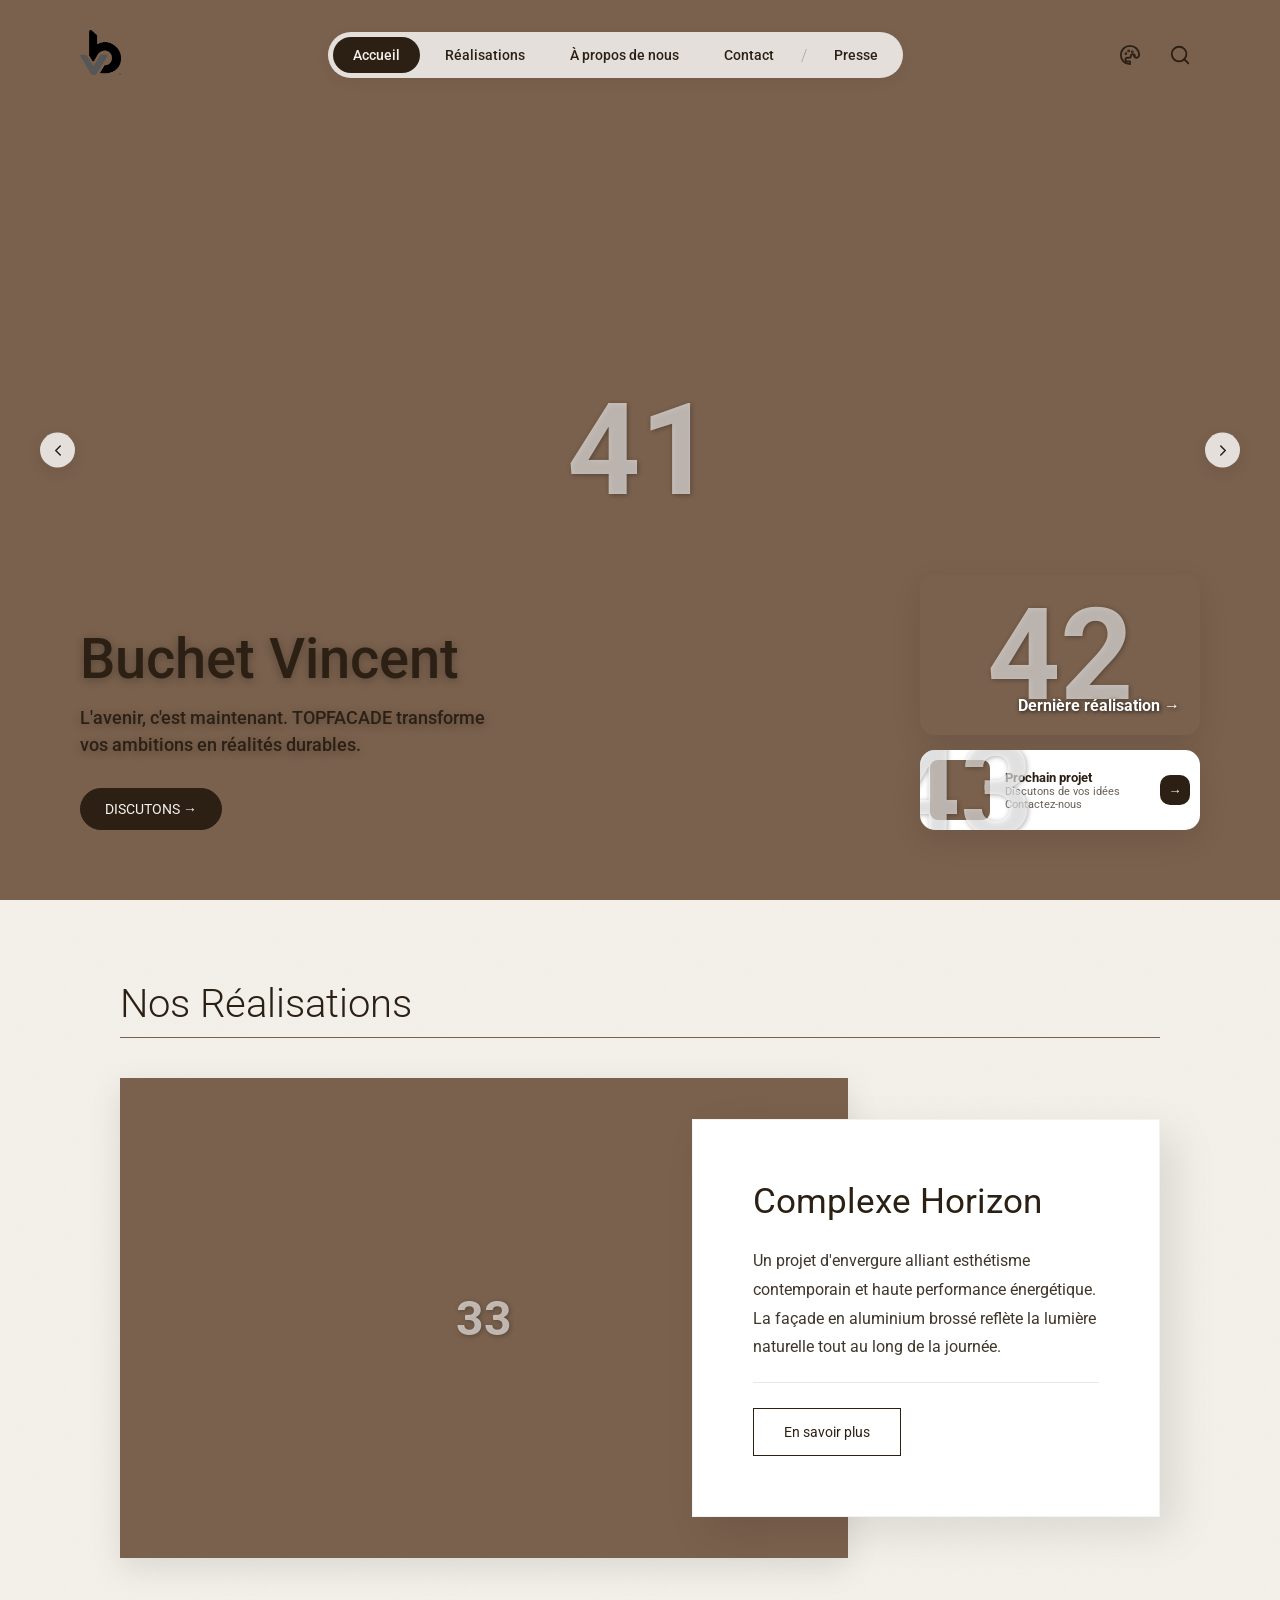
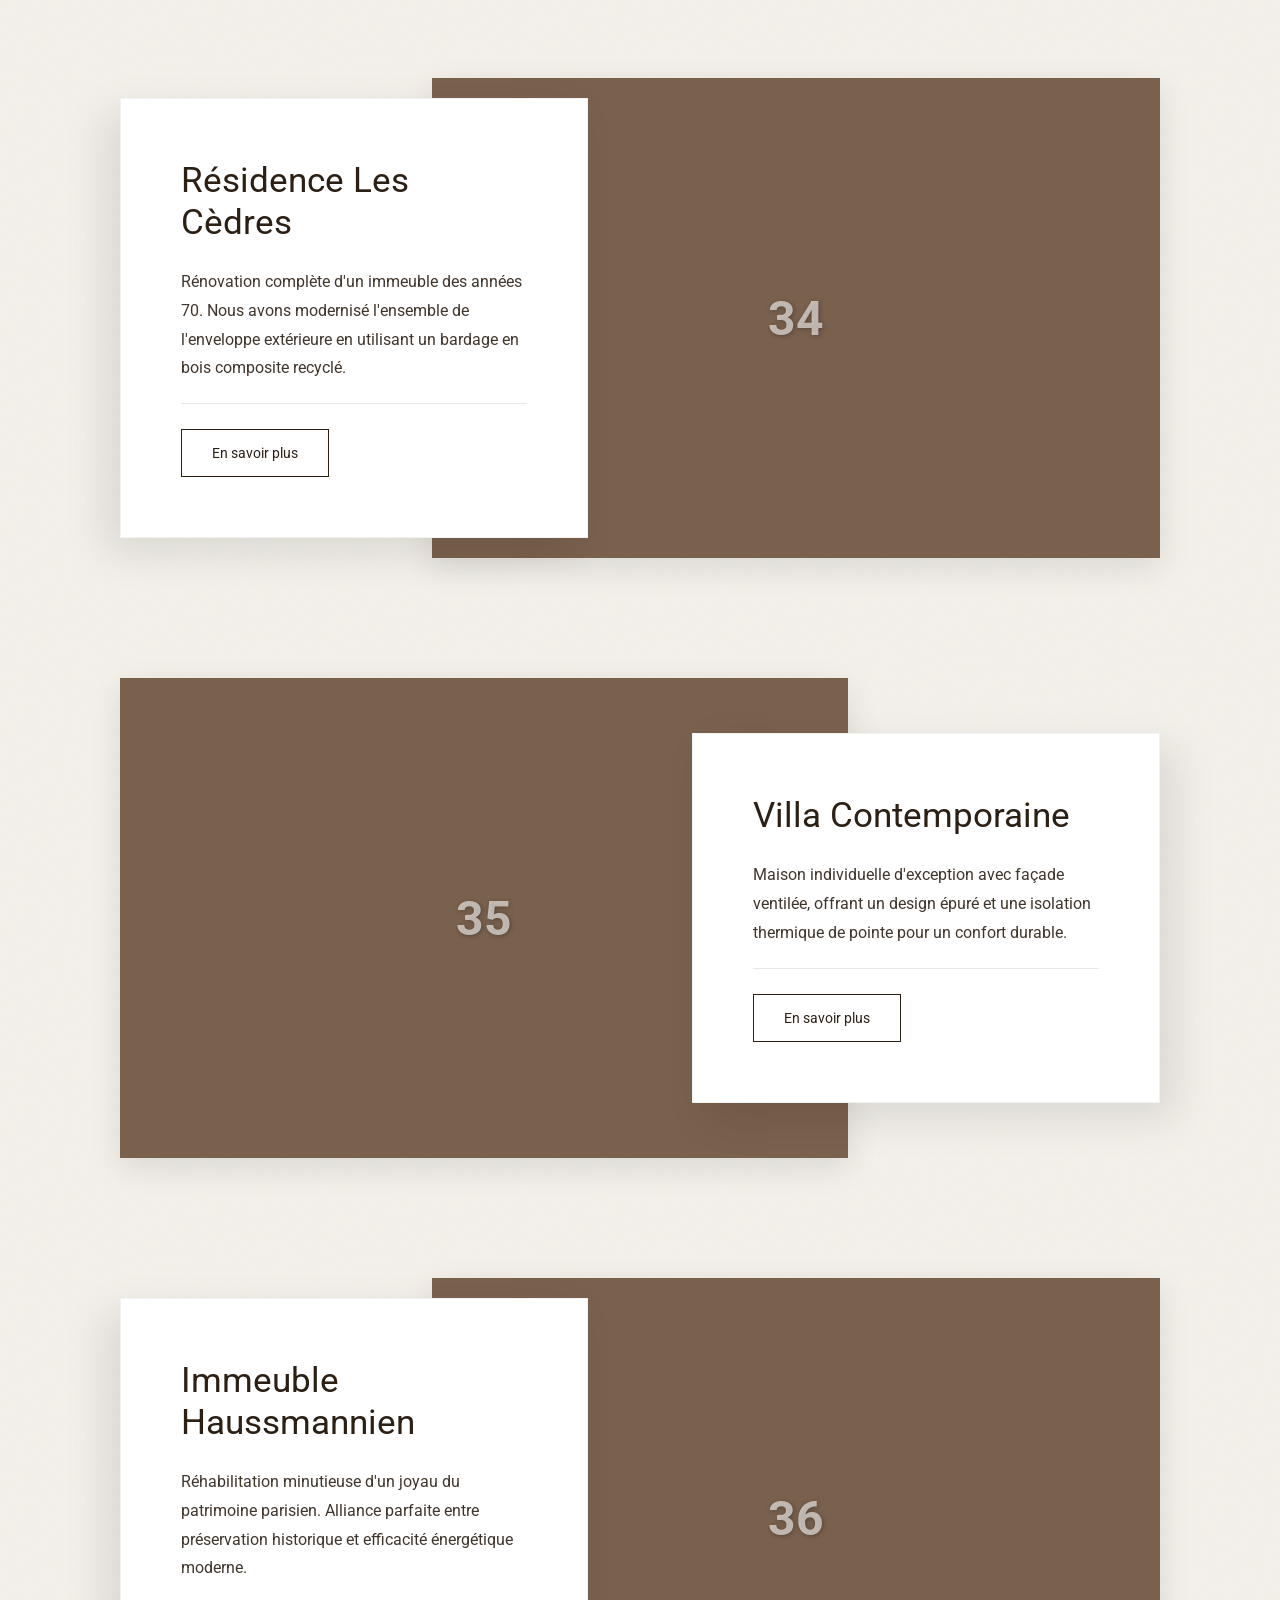
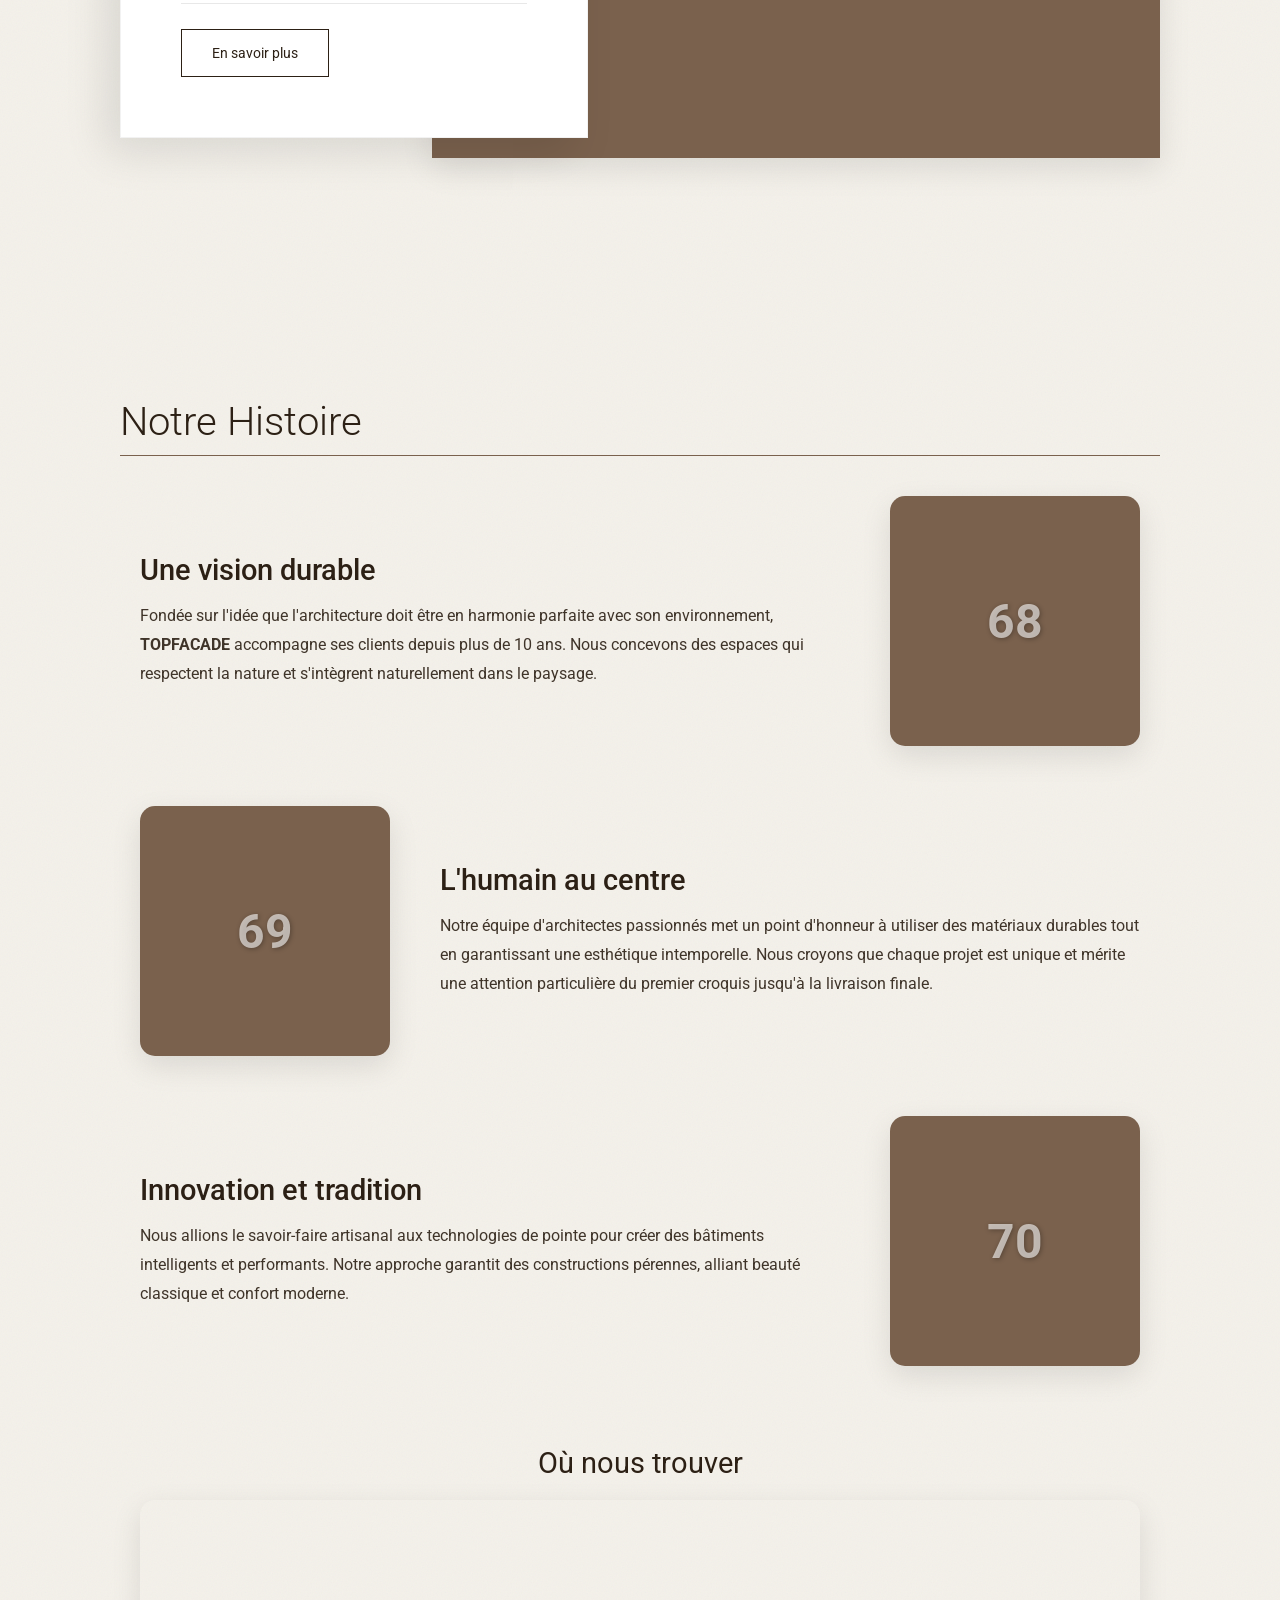
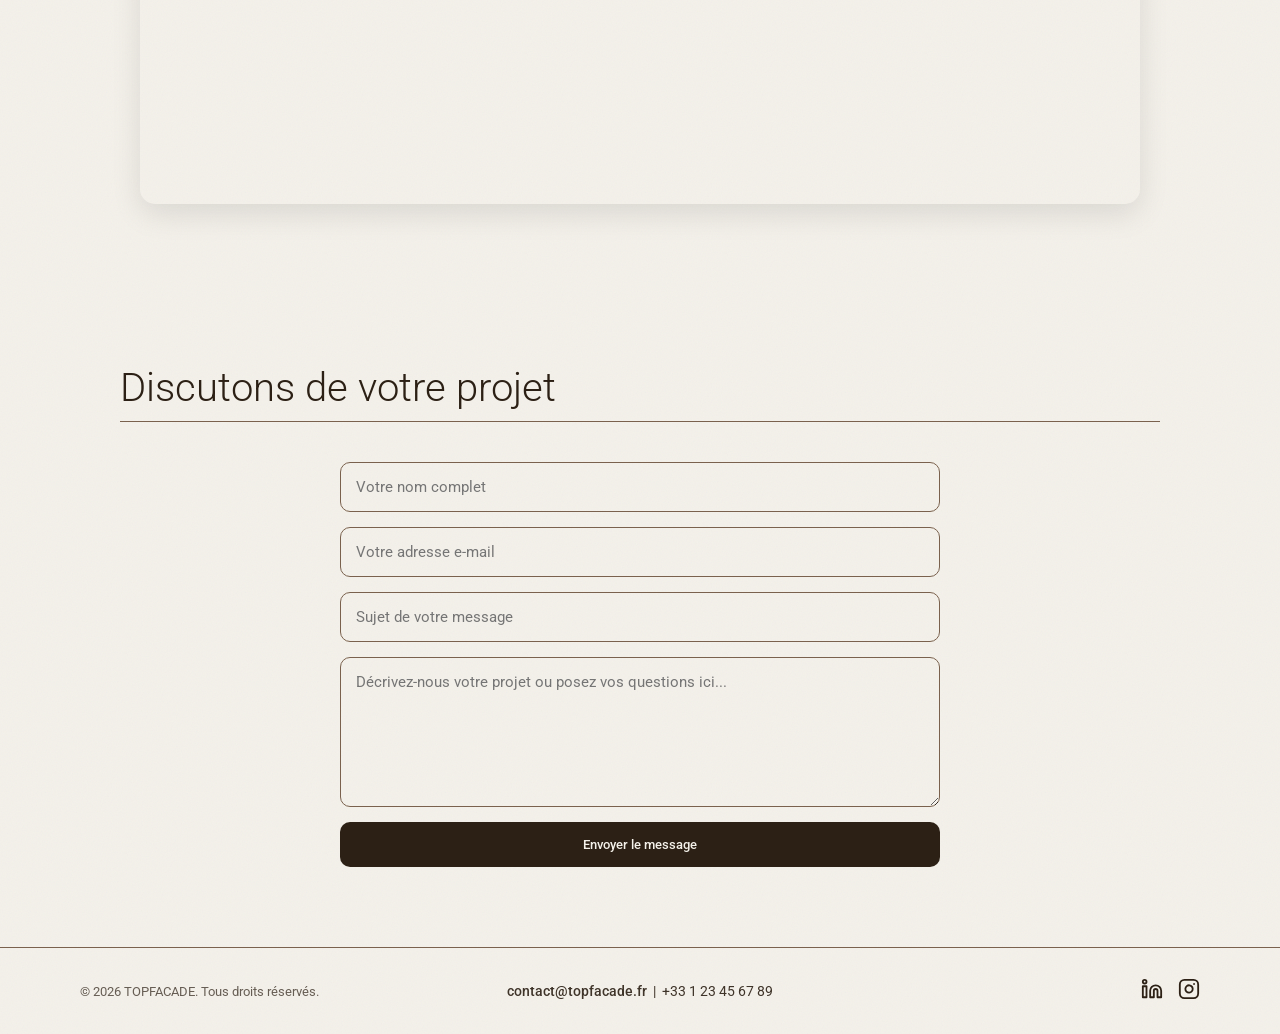
==== commit efc8a76a: "Add files via upload" ====
--- a/index.html
+++ b/index.html
@@ -34,6 +34,8 @@
                     <a href="#realisations" class="nav-link">Réalisations</a>
                     <a href="#a-propos" class="nav-link">À propos de nous</a>
                     <a href="#contact" class="nav-link">Contact</a>
+                    <span class="nav-sep">/</span>
+                    <a href="presse.html" class="nav-link">Presse</a>
                 </nav>
             </div>
             
@@ -51,12 +53,8 @@
                     <div id="theme-dropdown" class="theme-dropdown">
                         <button onclick="setTheme('light')">Thème Clair</button>
                         <button onclick="setTheme('vintage')">Thème Vintage Green</button>
-                        <button onclick="setTheme('sixties')">Thème Rétro 60s</button>
-                        <button onclick="setTheme('voltra')">Thème Monochrome</button>
-                        <button onclick="setTheme('artdeco')">Thème Art Déco</button>
-                        <button onclick="setTheme('coldcream')">Thème Vintage Cold Cream</button>
                         <button onclick="setTheme('modernoffice')">Thème Modern Office</button>
-                        <button onclick="setTheme('torres')">Thème Torres Blancas</button>
+                        <button onclick="setTheme('newspaper')">Thème Journal</button>
                     </div>
                 </div>
 
@@ -74,10 +72,12 @@
             </div>
 
             <div class="mobile-menu" id="mobile-menu">
+                <button class="close-menu" id="close-menu">&times;</button>
                 <a href="#accueil" class="nav-link">Accueil</a>
                 <a href="#realisations" class="nav-link">Réalisations</a>
                 <a href="#a-propos" class="nav-link">À propos de nous</a>
                 <a href="#contact" class="nav-link">Contact</a>
+                <a href="presse.html" class="nav-link">Presse</a>
             </div>
         </header>
 
@@ -297,9 +297,14 @@
         // --- NOUVEAU : Gestion Menu Burger Mobile ---
         const mobileToggle = document.getElementById('mobile-toggle');
         const mobileMenu = document.getElementById('mobile-menu');
+        const closeMenu = document.getElementById('close-menu');
         
         mobileToggle.addEventListener('click', () => {
-            mobileMenu.classList.toggle('active');
+            mobileMenu.classList.add('active');
+        });
+
+        closeMenu.addEventListener('click', () => {
+            mobileMenu.classList.remove('active');
         });
 
         // Replier le menu au clic sur un lien (sur mobile)
--- a/style.css
+++ b/style.css
@@ -2,7 +2,7 @@
 @import url('https://fonts.googleapis.com/css2?family=Roboto:wght@300;400;500;700&display=swap');
 
 /* --- Défilement fluide pour le format One-Page --- */
-html { scroll-behavior: smooth; }
+html { scroll-behavior: smooth; overflow-x: hidden; }
 
 /* --- 1. Thème Clair par défaut --- */
 :root {
@@ -30,59 +30,7 @@
     --nav-bg-scrolled: rgba(247, 248, 248, 0.95);
 }
 
-/* --- 3. Thème 60s Rétro --- */
-[data-theme="sixties"] {
-    --beige-bg: #F2F2F2; 
-    --brown-text: #6D848D; 
-    --brown-light: #A3A692; 
-    --white-transparent: rgba(255, 255, 255, 0.9);
-    --card-bg: white;
-    --hero-overlay: rgba(109, 132, 141, 0.5); 
-    --input-border: #BF8888; 
-    --input-bg: rgba(191, 136, 136, 0.05);
-    --nav-bg-scrolled: rgba(242, 242, 242, 0.95);
-}
-
-/* --- 4. Thème Monochrome (Voltra Font) --- */
-[data-theme="voltra"] {
-    --beige-bg: #F2F2F2; 
-    --brown-text: #0D0D0D; 
-    --brown-light: #595959; 
-    --white-transparent: rgba(255, 255, 255, 0.9);
-    --card-bg: white;
-    --hero-overlay: rgba(13, 13, 13, 0.4); 
-    --input-border: #8C8C8C; 
-    --input-bg: rgba(140, 140, 140, 0.05);
-    --nav-bg-scrolled: rgba(242, 242, 242, 0.95);
-}
-
-/* --- 5. Thème Art Déco --- */
-[data-theme="artdeco"] {
-    --beige-bg: #F2ECCE; 
-    --brown-text: #31363C; 
-    --brown-light: #730A13; 
-    --white-transparent: rgba(242, 236, 206, 0.9);
-    --card-bg: white;
-    --hero-overlay: rgba(49, 54, 60, 0.4); 
-    --input-border: #A65A53; 
-    --input-bg: rgba(191, 152, 138, 0.15);
-    --nav-bg-scrolled: rgba(242, 236, 206, 0.95);
-}
-
-/* --- 6. Thème Vintage Cold Cream --- */
-[data-theme="coldcream"] {
-    --beige-bg: #F2F2EB; 
-    --brown-text: #434F73; 
-    --brown-light: #D9525E; 
-    --white-transparent: rgba(255, 255, 255, 0.9);
-    --card-bg: white;
-    --hero-overlay: rgba(67, 79, 115, 0.4); 
-    --input-border: #D9525E; 
-    --input-bg: rgba(186, 197, 217, 0.15);
-    --nav-bg-scrolled: rgba(242, 242, 235, 0.95);
-}
-
-/* --- 7. Thème Modern Office --- */
+/* --- 3. Thème Modern Office --- */
 [data-theme="modernoffice"] {
     --beige-bg: #011826; 
     --brown-text: #BFCFD9; 
@@ -95,17 +43,17 @@
     --nav-bg-scrolled: rgba(1, 24, 38, 0.95);
 }
 
-/* --- 8. Thème Torres Blancas --- */
-[data-theme="torres"] {
-    --beige-bg: #592F25; 
-    --brown-text: #F2B138; 
-    --brown-light: #BF5D24; 
-    --white-transparent: rgba(89, 47, 37, 0.9);
-    --card-bg: #8C4126;
-    --hero-overlay: rgba(89, 47, 37, 0.6); 
-    --input-border: #F28B0C; 
-    --input-bg: rgba(242, 177, 56, 0.15);
-    --nav-bg-scrolled: rgba(89, 47, 37, 0.95);
+/* --- 5. Thème Journal --- */
+[data-theme="newspaper"] {
+    --beige-bg: #f9f7f1; 
+    --brown-text: #1a1a1a; 
+    --brown-light: #555555; 
+    --white-transparent: rgba(249, 247, 241, 0.9);
+    --card-bg: #ffffff;
+    --hero-overlay: rgba(0, 0, 0, 0.2); 
+    --input-border: #1a1a1a; 
+    --input-bg: rgba(0, 0, 0, 0.05);
+    --nav-bg-scrolled: rgba(249, 247, 241, 0.95);
 }
 
 * { margin: 0; padding: 0; box-sizing: border-box; font-family: 'Roboto', sans-serif; }
@@ -119,12 +67,14 @@
     min-height: 100vh; display: flex; flex-direction: column;
     animation: fadePageIn 0.5s ease-out forwards;
     transition: background-color 0.3s ease, color 0.3s ease;
+    overflow-x: hidden;
+    max-width: 100vw;
 }
 
 /* --- Navigation Globale FIXE --- */
 .navbar {
     position: fixed; top: 0; left: 0; width: 100%;
-    display: flex; justify-content: space-between; align-items: center; flex-wrap: wrap;
+    display: flex; justify-content: space-between; align-items: center;
     padding: 30px 80px; z-index: 100; transition: all 0.3s ease;
 }
 .navbar.scrolled {
@@ -132,9 +82,9 @@
     box-shadow: 0 5px 20px rgba(0, 0, 0, 0.1); backdrop-filter: blur(10px);
 }
 
-.logo-container { flex: 1; display: flex; justify-content: flex-start; }
+.logo-container { flex: 0 0 auto; }
 .nav-pill-container { flex: 1; display: flex; justify-content: center; }
-.nav-actions { flex: 1; display: flex; justify-content: flex-end; align-items: center; gap: 15px; }
+.nav-actions { flex: 0 0 auto; display: flex; align-items: center; gap: 10px; }
 
 /* --- Bouton Menu Mobile (Burger) --- */
 .mobile-toggle {
@@ -146,14 +96,23 @@
 
 /* --- Menu Mobile Dépliant --- */
 .mobile-menu {
-    width: 100%; max-height: 0; overflow: hidden; opacity: 0;
-    transition: max-height 0.4s ease, opacity 0.3s ease, margin-top 0.3s ease;
-    display: flex; flex-direction: column; align-items: center; gap: 15px;
-}
-.mobile-menu.active { max-height: 300px; opacity: 1; margin-top: 20px; }
-.mobile-menu a {
-    text-decoration: none; color: var(--brown-text); font-size: 16px;
-    font-weight: 500; padding: 10px; transition: opacity 0.3s ease;
+    position: fixed; top: 0; right: 0; width: 80%; height: 100vh;
+    background: var(--beige-bg); z-index: 200;
+    display: flex; flex-direction: column; align-items: center; justify-content: center; gap: 30px;
+    transition: transform 0.5s cubic-bezier(0.77,0.2,0.05,1.0);
+    transform: translateX(100%); /* Utilise transform au lieu de right */
+    box-shadow: -10px 0 30px rgba(0,0,0,0.1);
+    visibility: hidden; /* Cache complètement quand inactif */
+}
+.mobile-menu.active { transform: translateX(0); visibility: visible; }
+.mobile-menu .nav-link {
+    text-decoration: none; color: var(--brown-text); font-size: 1.5rem;
+    font-weight: 500; transition: opacity 0.3s ease;
+}
+.mobile-menu .close-menu {
+    position: absolute; top: 20px; right: 20px;
+    background: transparent; border: none; color: var(--brown-text);
+    font-size: 2.5rem; cursor: pointer;
 }
 
 .logo { display: block; text-decoration: none; }
@@ -163,6 +122,7 @@
 .nav-pill {
     background: var(--white-transparent); border-radius: 30px; padding: 5px; display: flex; gap: 5px;
     box-shadow: 0 4px 15px rgba(0, 0, 0, 0.05); transition: background-color 0.3s ease;
+    align-items: center;
 }
 .nav-pill a {
     text-decoration: none; color: var(--brown-text); padding: 10px 20px; border-radius: 25px;
@@ -170,6 +130,8 @@
 }
 .nav-pill a:hover { background: rgba(0, 0, 0, 0.05); }
 .nav-pill a.active { background: var(--brown-text); color: var(--beige-bg); }
+
+.nav-sep { margin: 0 2px; opacity: 0.3; color: var(--brown-text); font-weight: 300; pointer-events: none; line-height: 1; display: inline-flex; align-items: center; transform: translateY(1px); }
 
 /* --- Boutons Design --- */
 .icon-action-btn {
@@ -182,12 +144,12 @@
 /* --- Menu Déroulant (Dropdown) Thème --- */
 .theme-wrapper { position: relative; display: flex; align-items: center; justify-content: center; }
 .theme-dropdown {
-    position: absolute; top: 50px; right: 50%; transform: translateX(50%) translateY(10px);
+    position: absolute; top: 50px; right: 0;
     background: var(--card-bg); border-radius: 15px; padding: 10px;
     box-shadow: 0 5px 20px rgba(0,0,0,0.15); display: flex; flex-direction: column; gap: 5px;
     opacity: 0; visibility: hidden; transition: all 0.3s ease; z-index: 100; min-width: 170px;
 }
-.theme-dropdown.active { opacity: 1; visibility: visible; transform: translateX(50%) translateY(0); }
+.theme-dropdown.active { opacity: 1; visibility: visible; transform: translateY(0); }
 .theme-dropdown button {
     background: transparent; border: none; color: var(--brown-text); padding: 10px;
     text-align: left; border-radius: 8px; cursor: pointer; font-size: 14px; transition: background 0.2s;
@@ -234,15 +196,23 @@
 
 .hero-section::before {
     content: ''; position: absolute; top: 0; left: 0; right: 0; bottom: 0;
-    background: var(--hero-overlay); z-index: 2; transition: background 0.3s ease;
+    background: transparent; z-index: 2; transition: background 0.3s ease;
     pointer-events: none;
 }
 .hero-content {
     position: relative; z-index: 3; display: flex; justify-content: space-between; align-items: flex-end; padding-bottom: 20px;
 }
-.text-content h1, .text-content p { color: var(--brown-text); transition: color 0.3s ease; }
+.text-content {
+    width: fit-content;
+    max-width: 600px;
+}
+.text-content h1, .text-content p { 
+    color: var(--brown-text); 
+    transition: color 0.3s ease; 
+    text-shadow: 0 2px 10px rgba(0, 0, 0, 0.3);
+}
 .text-content h1 { font-size: 3.5rem; font-weight: 500; line-height: 1.1; margin-bottom: 15px; }
-.text-content p { font-size: 1rem; margin-bottom: 30px; font-weight: 500; }
+.text-content p { font-size: 1.1rem; margin-bottom: 30px; font-weight: 500; line-height: 1.5; }
 
 .cta-button {
     display: inline-block; border: 1px solid var(--brown-text); color: var(--beige-bg); background: var(--brown-text);
@@ -489,32 +459,35 @@
     .icon-action-btn { width: 30px; height: 30px; }
     .icon-action-btn svg { width: 18px; height: 18px; }
     
-    .hero-section { min-height: 800px; padding: 130px 15px 30px 15px; justify-content: flex-start; } 
-    .hero-content { flex-direction: column; align-items: center; justify-content: space-between; height: 100%; padding-bottom: 0; }
-    
-    .text-content { text-align: center; margin-top: 30px; }
-    .text-content h1 { font-size: 1.6rem; margin-bottom: 20px; line-height: 1.2; }
-    .text-content p { font-size: 0.85rem; margin-bottom: 40px; line-height: 1.6; }
-    .page-title { font-size: 1.5rem; margin-bottom: 40px; }
-    
-    .cta-button { padding: 10px 20px; font-size: 12px; }
-    
-    .cards-content { max-width: 250px; gap: 5px; margin-top: auto; padding-bottom: 20px; }
-    .large-card { height: 80px; padding: 10px; border-radius: 10px; }
-    .large-card .card-content-overlay { font-size: 11px; }
-    .small-card { padding: 8px 12px; border-radius: 10px; justify-content: space-between; }
-    .small-card-img { display: none; } /* Enlever l'image à l'intérieur pour gagner de la place */
-    .small-card-info strong { font-size: 11px; }
-    .small-card-info span { font-size: 9px; }
-    .arrow-btn { width: 24px; height: 24px; font-size: 12px; }
+    .hero-section { min-height: 500px; height: 100vh; padding: 100px 15px 30px 15px; justify-content: center; } 
+    .hero-content { flex-direction: column; align-items: center; justify-content: center; height: auto; padding-bottom: 0; gap: 30px; }
+    
+    .text-content { text-align: center; margin-top: 0; }
+    .text-content h1 { font-size: 2.2rem; margin-bottom: 15px; line-height: 1.1; }
+    .text-content p { font-size: 1rem; margin-bottom: 30px; line-height: 1.4; }
+    .page-title { font-size: 1.8rem; margin-bottom: 30px; }
+    
+    .cta-button { padding: 12px 25px; font-size: 14px; }
+    
+    .cards-content { max-width: 300px; gap: 10px; margin-top: 20px; }
+    .large-card { display: none; }
+    .small-card { padding: 10px 15px; border-radius: 12px; }
+    .small-card-info strong { font-size: 12px; }
+    .small-card-info span { font-size: 10px; }
+    .arrow-btn { width: 28px; height: 28px; }
     
     .slider-btn { display: none !important; } /* Masqué sur mobile */
     
     .featured-projects { gap: 60px; margin-bottom: 60px; }
-    .featured-project { gap: 25px; }
-    .featured-img { height: 180px; border-radius: 10px; }
-    .featured-text h2 { font-size: 1.3rem; }
-    .featured-text p { font-size: 0.85rem; line-height: 1.6; }
+    .featured-project { gap: 0; }
+    .featured-img { height: 220px; border-radius: 12px 12px 0 0; }
+    .featured-text { 
+        width: 100%; margin: 0 !important; padding: 25px 20px; 
+        border-radius: 0 0 12px 12px;
+        box-shadow: 0 5px 15px rgba(0,0,0,0.05) !important;
+    }
+    .featured-text h2 { font-size: 1.4rem; margin-bottom: 10px; }
+    .featured-text p { font-size: 0.9rem; line-height: 1.5; padding-bottom: 15px; margin-bottom: 15px; }
     
     .grid-portfolio { gap: 35px; }
     .project-card { border-radius: 10px; }
